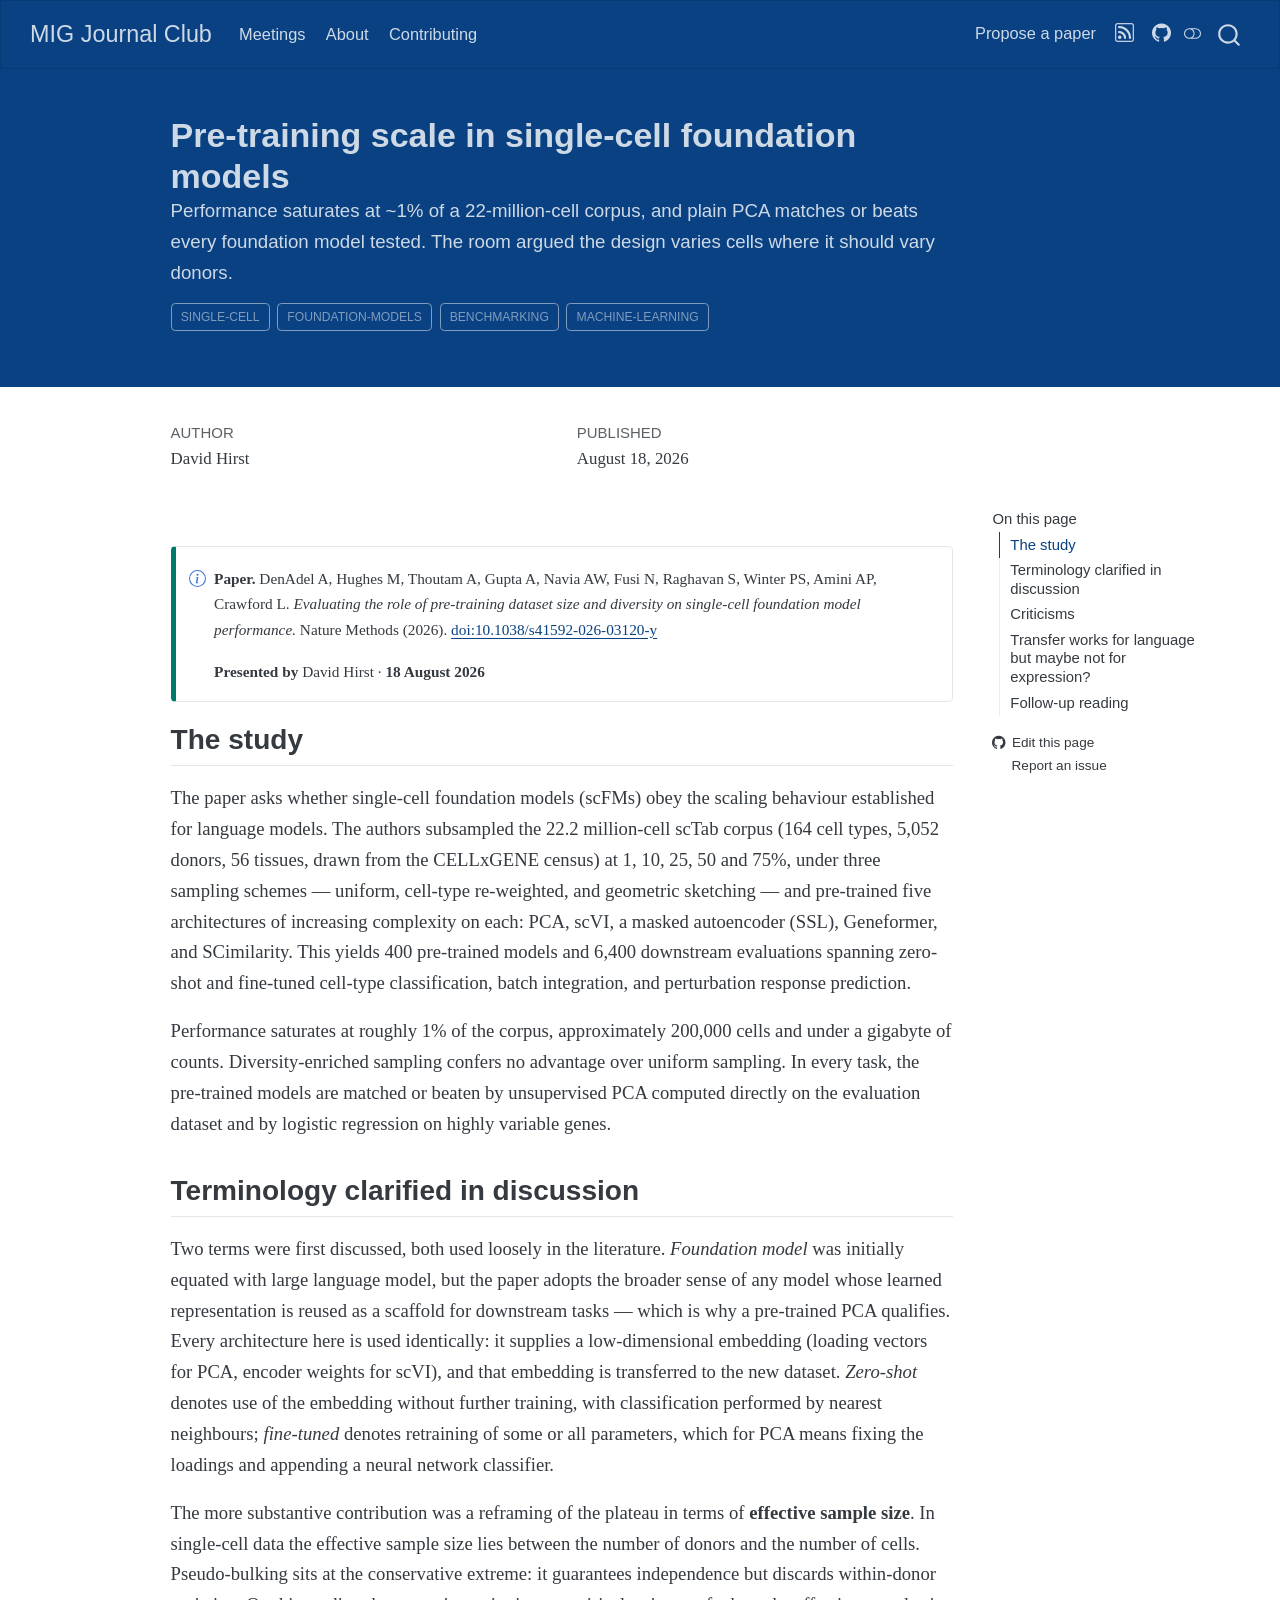
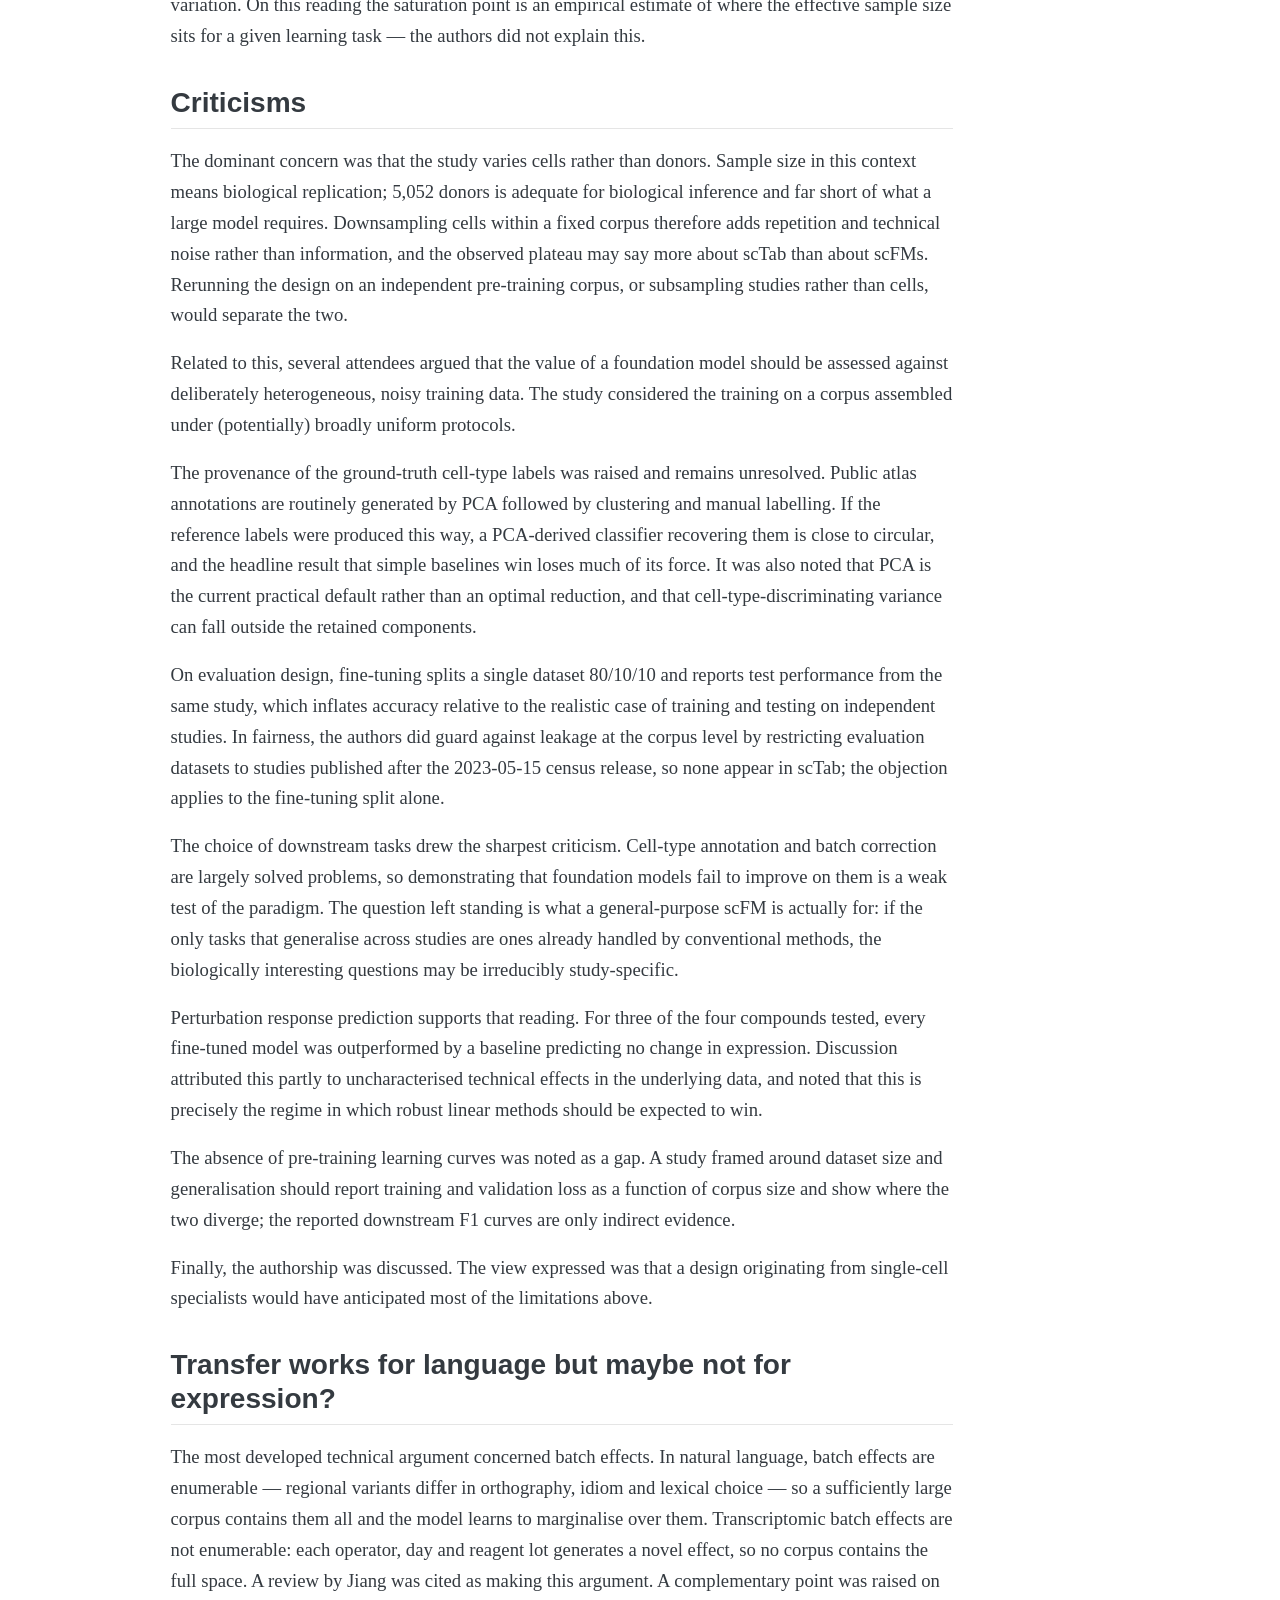
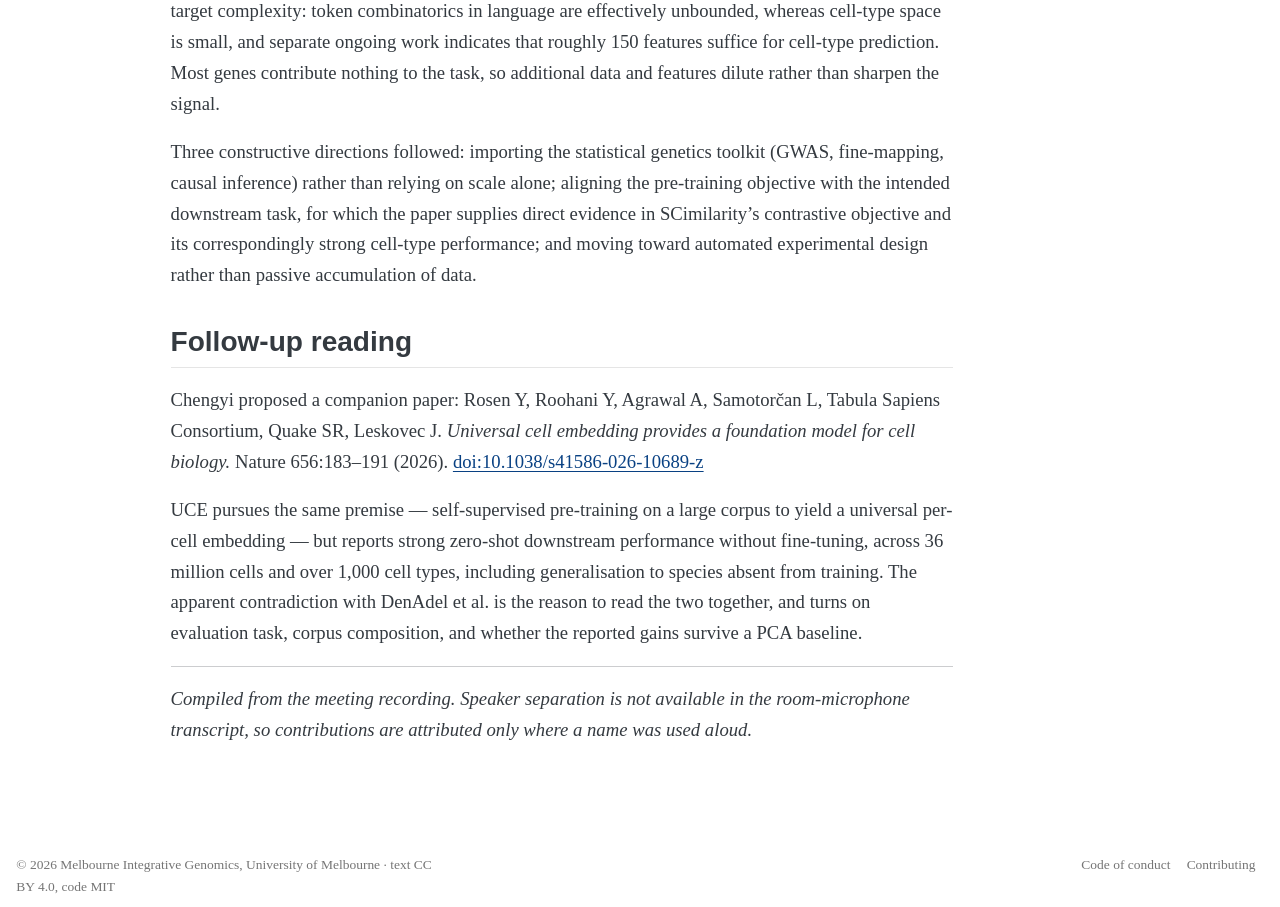
==== posts/2026-08-18-scfm-pretraining-scale/index.html @ 407549e3 "Built site for gh-pages" ====
<!DOCTYPE html>
<html xmlns="http://www.w3.org/1999/xhtml" lang="en" xml:lang="en"><head>

<meta charset="utf-8">
<meta name="generator" content="quarto-1.10.18">

<meta name="viewport" content="width=device-width, initial-scale=1.0, user-scalable=yes">

<meta name="author" content="David Hirst">
<meta name="dcterms.date" content="2026-08-18">
<meta name="description" content="Performance saturates at ~1% of a 22-million-cell corpus, and plain PCA matches or beats every foundation model tested. The room argued the design varies cells where it should vary donors.">

<title>Pre-training scale in single-cell foundation models – MIG Journal Club</title>
<style>
/* Default styles provided by pandoc.
** See https://pandoc.org/MANUAL.html#variables-for-html for config info.
*/
span.smallcaps{font-variant: small-caps;}
div.columns{display: flex; gap: 1.5em;}
div.column{flex: auto;}
@media screen {
div.columns{gap: min(4vw, 1.5em);}
div.column{overflow-x: auto;}
}
div.hanging-indent{margin-left: 1.5em; text-indent: -1.5em;}
ul.task-list{list-style: none;}
ul.task-list li input[type="checkbox"] {
  width: 0.8em;
  margin: 0 0.8em 0.2em -1em; /* quarto-specific, see https://github.com/quarto-dev/quarto-cli/issues/4556 */ 
  vertical-align: middle;
}
</style>


<script src="../../site_libs/quarto-nav/quarto-nav.js"></script>
<script src="../../site_libs/quarto-nav/headroom.min.js"></script>
<script src="../../site_libs/clipboard/clipboard.min.js"></script>
<script src="../../site_libs/quarto-search/autocomplete.umd.js"></script>
<script src="../../site_libs/quarto-search/fuse.min.js"></script>
<script src="../../site_libs/quarto-search/quarto-search.js"></script>
<meta name="quarto:offset" content="../../">
<script src="../../site_libs/quarto-html/quarto.js" type="module"></script>
<script src="../../site_libs/quarto-html/tabsets/tabsets.js" type="module"></script>
<script src="../../site_libs/quarto-html/popper.min.js"></script>
<script src="../../site_libs/quarto-html/tippy.umd.min.js"></script>
<script src="../../site_libs/quarto-html/anchor.min.js"></script>
<link href="../../site_libs/quarto-html/tippy.css" rel="stylesheet">
<link href="../../site_libs/quarto-html/quarto-syntax-highlighting-64a204ab8560d761af7679ceaba22944.css" rel="stylesheet" class="quarto-color-scheme" id="quarto-text-highlighting-styles">
<link href="../../site_libs/quarto-html/quarto-syntax-highlighting-dark-b85bc7c33db8c58e0ec93c3465666fed.css" rel="stylesheet" class="quarto-color-scheme quarto-color-alternate" id="quarto-text-highlighting-styles">
<link href="../../site_libs/quarto-html/quarto-syntax-highlighting-64a204ab8560d761af7679ceaba22944.css" rel="stylesheet" class="quarto-color-scheme-extra" id="quarto-text-highlighting-styles">
<script src="../../site_libs/bootstrap/bootstrap.min.js"></script>
<link href="../../site_libs/bootstrap/bootstrap-icons.css" rel="stylesheet">
<link href="../../site_libs/bootstrap/bootstrap-c2cd15c9858c2b9dc8603b0c621ff40c.min.css" rel="stylesheet" append-hash="true" class="quarto-color-scheme" id="quarto-bootstrap" data-mode="light">
<link href="../../site_libs/bootstrap/bootstrap-dark-080f93704cc816b3556f414cf22f6a80.min.css" rel="stylesheet" append-hash="true" class="quarto-color-scheme quarto-color-alternate" id="quarto-bootstrap" data-mode="dark">
<link href="../../site_libs/bootstrap/bootstrap-c2cd15c9858c2b9dc8603b0c621ff40c.min.css" rel="stylesheet" append-hash="true" class="quarto-color-scheme-extra" id="quarto-bootstrap" data-mode="light">
<script id="quarto-search-options" type="application/json">{
  "location": "navbar",
  "copy-button": false,
  "collapse-after": 3,
  "panel-placement": "end",
  "type": "overlay",
  "limit": 50,
  "keyboard-shortcut": [
    "f",
    "/",
    "s"
  ],
  "language": {
    "search-no-results-text": "No results",
    "search-matching-documents-text": "matching documents",
    "search-copy-link-title": "Copy link to search",
    "search-hide-matches-text": "Hide additional matches",
    "search-more-match-text": "more match in this document",
    "search-more-matches-text": "more matches in this document",
    "search-clear-button-title": "Clear",
    "search-text-placeholder": "",
    "search-detached-cancel-button-title": "Cancel",
    "search-submit-button-title": "Submit",
    "search-label": "Search"
  }
}</script>


<meta property="og:title" content="Pre-training scale in single-cell foundation models – MIG Journal Club">
<meta property="og:description" content="Performance saturates at ~1% of a 22-million-cell corpus, and plain PCA matches or beats every foundation model tested. The room argued the design varies cells where it should vary donors.">
<meta property="og:site_name" content="MIG Journal Club">
<meta name="twitter:title" content="Pre-training scale in single-cell foundation models – MIG Journal Club">
<meta name="twitter:description" content="Performance saturates at ~1% of a 22-million-cell corpus, and plain PCA matches or beats every foundation model tested. The room argued the design varies cells where it should vary donors.">
<meta name="twitter:card" content="summary_large_image">
</head>

<body class="nav-fixed quarto-light"><script id="quarto-html-before-body" type="application/javascript">
    const toggleBodyColorMode = (bsSheetEl) => {
      const mode = bsSheetEl.getAttribute("data-mode");
      const bodyEl = window.document.querySelector("body");
      if (mode === "dark") {
        bodyEl.classList.add("quarto-dark");
        bodyEl.classList.remove("quarto-light");
      } else {
        bodyEl.classList.add("quarto-light");
        bodyEl.classList.remove("quarto-dark");
      }
    }
    const toggleBodyColorPrimary = () => {
      const bsSheetEl = window.document.querySelector("link#quarto-bootstrap:not([rel=disabled-stylesheet])");
      if (bsSheetEl) {
        toggleBodyColorMode(bsSheetEl);
      }
    }
    const setColorSchemeToggle = (alternate) => {
      const toggles = window.document.querySelectorAll('.quarto-color-scheme-toggle');
      for (let i=0; i < toggles.length; i++) {
        const toggle = toggles[i];
        if (toggle) {
          if (alternate) {
            toggle.classList.add("alternate");
          } else {
            toggle.classList.remove("alternate");
          }
        }
      }
    };
    const toggleColorMode = (alternate) => {
      // Switch the stylesheets
      const primaryStylesheets = window.document.querySelectorAll('link.quarto-color-scheme:not(.quarto-color-alternate)');
      const alternateStylesheets = window.document.querySelectorAll('link.quarto-color-scheme.quarto-color-alternate');
      manageTransitions('#quarto-margin-sidebar .nav-link', false);
      if (alternate) {
        // note: dark is layered on light, we don't disable primary!
        enableStylesheet(alternateStylesheets);
        for (const sheetNode of alternateStylesheets) {
          if (sheetNode.id === "quarto-bootstrap") {
            toggleBodyColorMode(sheetNode);
          }
        }
      } else {
        disableStylesheet(alternateStylesheets);
        enableStylesheet(primaryStylesheets)
        toggleBodyColorPrimary();
      }
      manageTransitions('#quarto-margin-sidebar .nav-link', true);
      // Switch the toggles
      setColorSchemeToggle(alternate)
      // Hack to workaround the fact that safari doesn't
      // properly recolor the scrollbar when toggling (#1455)
      if (navigator.userAgent.indexOf('Safari') > 0 && navigator.userAgent.indexOf('Chrome') == -1) {
        manageTransitions("body", false);
        window.scrollTo(0, 1);
        setTimeout(() => {
          window.scrollTo(0, 0);
          manageTransitions("body", true);
        }, 40);
      }
    }
    const disableStylesheet = (stylesheets) => {
      for (let i=0; i < stylesheets.length; i++) {
        const stylesheet = stylesheets[i];
        stylesheet.rel = 'disabled-stylesheet';
      }
    }
    const enableStylesheet = (stylesheets) => {
      for (let i=0; i < stylesheets.length; i++) {
        const stylesheet = stylesheets[i];
        if(stylesheet.rel !== 'stylesheet') { // for Chrome, which will still FOUC without this check
          stylesheet.rel = 'stylesheet';
        }
      }
    }
    const manageTransitions = (selector, allowTransitions) => {
      const els = window.document.querySelectorAll(selector);
      for (let i=0; i < els.length; i++) {
        const el = els[i];
        if (allowTransitions) {
          el.classList.remove('notransition');
        } else {
          el.classList.add('notransition');
        }
      }
    }
    const isFileUrl = () => {
      return window.location.protocol === 'file:';
    }
    const hasAlternateSentinel = () => {
      let styleSentinel = getColorSchemeSentinel();
      if (styleSentinel !== null) {
        return styleSentinel === "alternate";
      } else {
        return false;
      }
    }
    const setStyleSentinel = (alternate) => {
      const value = alternate ? "alternate" : "default";
      if (!isFileUrl()) {
        window.localStorage.setItem("quarto-color-scheme", value);
      } else {
        localAlternateSentinel = value;
      }
    }
    const getColorSchemeSentinel = () => {
      if (!isFileUrl()) {
        const storageValue = window.localStorage.getItem("quarto-color-scheme");
        return storageValue != null ? storageValue : localAlternateSentinel;
      } else {
        return localAlternateSentinel;
      }
    }
    const toggleGiscusIfUsed = (isAlternate, darkModeDefault) => {
      const baseTheme = document.querySelector('#giscus-base-theme')?.value ?? 'light';
      const alternateTheme = document.querySelector('#giscus-alt-theme')?.value ?? 'dark';
      let newTheme = '';
      if(authorPrefersDark) {
        newTheme = isAlternate ? baseTheme : alternateTheme;
      } else {
        newTheme = isAlternate ? alternateTheme : baseTheme;
      }
      const changeGiscusTheme = () => {
        // From: https://github.com/giscus/giscus/issues/336
        const sendMessage = (message) => {
          const iframe = document.querySelector('iframe.giscus-frame');
          if (!iframe) return;
          iframe.contentWindow.postMessage({ giscus: message }, 'https://giscus.app');
        }
        sendMessage({
          setConfig: {
            theme: newTheme
          }
        });
      }
      const isGiscussLoaded = window.document.querySelector('iframe.giscus-frame') !== null;
      if (isGiscussLoaded) {
        changeGiscusTheme();
      }
    };
    const authorPrefersDark = false;
    const darkModeDefault = authorPrefersDark;
      document.querySelector('link#quarto-text-highlighting-styles.quarto-color-scheme-extra').rel = 'disabled-stylesheet';
      document.querySelector('link#quarto-bootstrap.quarto-color-scheme-extra').rel = 'disabled-stylesheet';
    let localAlternateSentinel = darkModeDefault ? 'alternate' : 'default';
    // Dark / light mode switch
    window.quartoToggleColorScheme = () => {
      // Read the current dark / light value
      let toAlternate = !hasAlternateSentinel();
      toggleColorMode(toAlternate);
      setStyleSentinel(toAlternate);
      toggleGiscusIfUsed(toAlternate, darkModeDefault);
      window.dispatchEvent(new Event('resize'));
    };
    // Switch to dark mode if need be
    if (hasAlternateSentinel()) {
      toggleColorMode(true);
    } else {
      toggleColorMode(false);
    }
  </script>

<div id="quarto-search-results"></div>
  <header id="quarto-header" class="headroom fixed-top quarto-banner">
    <nav class="navbar navbar-expand-lg " data-bs-theme="dark">
      <div class="navbar-container container-fluid">
      <div class="navbar-brand-container mx-auto">
    <a class="navbar-brand" href="../../index.html">
    <span class="navbar-title">MIG Journal Club</span>
    </a>
  </div>
            <div id="quarto-search" class="" title="Search"></div>
          <button class="navbar-toggler" type="button" data-bs-toggle="collapse" data-bs-target="#navbarCollapse" aria-controls="navbarCollapse" role="menu" aria-expanded="false" aria-label="Toggle navigation" onclick="if (window.quartoToggleHeadroom) { window.quartoToggleHeadroom(); }">
  <span class="navbar-toggler-icon"></span>
</button>
          <div class="collapse navbar-collapse" id="navbarCollapse">
            <ul class="navbar-nav navbar-nav-scroll me-auto">
  <li class="nav-item">
    <a class="nav-link" href="../../index.html"> 
<span class="menu-text">Meetings</span></a>
  </li>  
  <li class="nav-item">
    <a class="nav-link" href="../../about.html"> 
<span class="menu-text">About</span></a>
  </li>  
  <li class="nav-item">
    <a class="nav-link" href="../../CONTRIBUTING.html"> 
<span class="menu-text">Contributing</span></a>
  </li>  
</ul>
            <ul class="navbar-nav navbar-nav-scroll ms-auto">
  <li class="nav-item">
    <a class="nav-link" href="https://github.com/melbintgen/mig-journal-club/issues/new?template=propose-paper.yml"> 
<span class="menu-text">Propose a paper</span></a>
  </li>  
  <li class="nav-item compact">
    <a class="nav-link" href="../../index.xml"> <i class="bi bi-rss" role="img">
</i> 
<span class="menu-text"></span></a>
  </li>  
  <li class="nav-item compact">
    <a class="nav-link" href="https://github.com/melbintgen/mig-journal-club"> <i class="bi bi-github" role="img">
</i> 
<span class="menu-text"></span></a>
  </li>  
</ul>
          </div> <!-- /navcollapse -->
            <div class="quarto-navbar-tools">
  <a href="" class="quarto-color-scheme-toggle quarto-navigation-tool  px-1" onclick="window.quartoToggleColorScheme(); return false;" title="Toggle dark mode"><i class="bi"></i></a>
</div>
      </div> <!-- /container-fluid -->
    </nav>
</header>
<!-- content -->
<header id="title-block-header" class="quarto-title-block default page-columns page-full">
  <div class="quarto-title-banner page-columns page-full">
    <div class="quarto-title column-body">
      <h1 class="title">Pre-training scale in single-cell foundation models</h1>
                  <div>
        <div class="description">
          Performance saturates at ~1% of a 22-million-cell corpus, and plain PCA matches or beats every foundation model tested. The room argued the design varies cells where it should vary donors.
        </div>
      </div>
                          <div class="quarto-categories">
                <div class="quarto-category">single-cell</div>
                <div class="quarto-category">foundation-models</div>
                <div class="quarto-category">benchmarking</div>
                <div class="quarto-category">machine-learning</div>
              </div>
                  </div>
  </div>
    
  
  <div class="quarto-title-meta">

      <div>
      <div class="quarto-title-meta-heading">Author</div>
      <div class="quarto-title-meta-contents">
               <p>David Hirst </p>
            </div>
    </div>
      
      <div>
      <div class="quarto-title-meta-heading">Published</div>
      <div class="quarto-title-meta-contents">
        <p class="date">August 18, 2026</p>
      </div>
    </div>
    
      
    </div>
    
  
  </header><div id="quarto-content" class="quarto-container page-columns page-rows-contents page-layout-article page-navbar">
<!-- sidebar -->
<!-- margin-sidebar -->
    <div id="quarto-margin-sidebar" class="sidebar margin-sidebar">
        <nav id="TOC" role="doc-toc" class="toc-active">
    <h2 id="toc-title">On this page</h2>
   
  <ul>
  <li><a href="#the-study" id="toc-the-study" class="nav-link active" data-scroll-target="#the-study">The study</a></li>
  <li><a href="#terminology-clarified-in-discussion" id="toc-terminology-clarified-in-discussion" class="nav-link" data-scroll-target="#terminology-clarified-in-discussion">Terminology clarified in discussion</a></li>
  <li><a href="#criticisms" id="toc-criticisms" class="nav-link" data-scroll-target="#criticisms">Criticisms</a></li>
  <li><a href="#transfer-works-for-language-but-maybe-not-for-expression" id="toc-transfer-works-for-language-but-maybe-not-for-expression" class="nav-link" data-scroll-target="#transfer-works-for-language-but-maybe-not-for-expression">Transfer works for language but maybe not for expression?</a></li>
  <li><a href="#follow-up-reading" id="toc-follow-up-reading" class="nav-link" data-scroll-target="#follow-up-reading">Follow-up reading</a></li>
  </ul>
<div class="toc-actions"><ul><li><a href="https://github.com/melbintgen/mig-journal-club/edit/main/posts/2026-08-18-scfm-pretraining-scale/index.qmd" class="toc-action"><i class="bi bi-github"></i>Edit this page</a></li><li><a href="https://github.com/melbintgen/mig-journal-club/issues/new" class="toc-action"><i class="bi empty"></i>Report an issue</a></li></ul></div></nav>
    </div>
<!-- main -->
<main class="content quarto-banner-title-block" id="quarto-document-content">






<div class="callout callout-style-simple callout-note">
<div class="callout-body d-flex">
<div class="callout-icon-container">
<i class="callout-icon"></i>
</div>
<div class="callout-body-container">
<p><strong>Paper.</strong> DenAdel A, Hughes M, Thoutam A, Gupta A, Navia AW, Fusi N, Raghavan S, Winter PS, Amini AP, Crawford L. <em>Evaluating the role of pre-training dataset size and diversity on single-cell foundation model performance.</em> Nature Methods (2026). <a href="https://doi.org/10.1038/s41592-026-03120-y">doi:10.1038/s41592-026-03120-y</a></p>
<p><strong>Presented by</strong> David Hirst · <strong>18 August 2026</strong></p>
</div>
</div>
</div>
<section id="the-study" class="level2">
<h2 class="anchored" data-anchor-id="the-study">The study</h2>
<p>The paper asks whether single-cell foundation models (scFMs) obey the scaling behaviour established for language models. The authors subsampled the 22.2 million-cell scTab corpus (164 cell types, 5,052 donors, 56 tissues, drawn from the CELLxGENE census) at 1, 10, 25, 50 and 75%, under three sampling schemes — uniform, cell-type re-weighted, and geometric sketching — and pre-trained five architectures of increasing complexity on each: PCA, scVI, a masked autoencoder (SSL), Geneformer, and SCimilarity. This yields 400 pre-trained models and 6,400 downstream evaluations spanning zero-shot and fine-tuned cell-type classification, batch integration, and perturbation response prediction.</p>
<p>Performance saturates at roughly 1% of the corpus, approximately 200,000 cells and under a gigabyte of counts. Diversity-enriched sampling confers no advantage over uniform sampling. In every task, the pre-trained models are matched or beaten by unsupervised PCA computed directly on the evaluation dataset and by logistic regression on highly variable genes.</p>
</section>
<section id="terminology-clarified-in-discussion" class="level2">
<h2 class="anchored" data-anchor-id="terminology-clarified-in-discussion">Terminology clarified in discussion</h2>
<p>Two terms were first discussed, both used loosely in the literature. <em>Foundation model</em> was initially equated with large language model, but the paper adopts the broader sense of any model whose learned representation is reused as a scaffold for downstream tasks — which is why a pre-trained PCA qualifies. Every architecture here is used identically: it supplies a low-dimensional embedding (loading vectors for PCA, encoder weights for scVI), and that embedding is transferred to the new dataset. <em>Zero-shot</em> denotes use of the embedding without further training, with classification performed by nearest neighbours; <em>fine-tuned</em> denotes retraining of some or all parameters, which for PCA means fixing the loadings and appending a neural network classifier.</p>
<p>The more substantive contribution was a reframing of the plateau in terms of <strong>effective sample size</strong>. In single-cell data the effective sample size lies between the number of donors and the number of cells. Pseudo-bulking sits at the conservative extreme: it guarantees independence but discards within-donor variation. On this reading the saturation point is an empirical estimate of where the effective sample size sits for a given learning task — the authors did not explain this.</p>
</section>
<section id="criticisms" class="level2">
<h2 class="anchored" data-anchor-id="criticisms">Criticisms</h2>
<p>The dominant concern was that the study varies cells rather than donors. Sample size in this context means biological replication; 5,052 donors is adequate for biological inference and far short of what a large model requires. Downsampling cells within a fixed corpus therefore adds repetition and technical noise rather than information, and the observed plateau may say more about scTab than about scFMs. Rerunning the design on an independent pre-training corpus, or subsampling studies rather than cells, would separate the two.</p>
<p>Related to this, several attendees argued that the value of a foundation model should be assessed against deliberately heterogeneous, noisy training data. The study considered the training on a corpus assembled under (potentially) broadly uniform protocols.</p>
<p>The provenance of the ground-truth cell-type labels was raised and remains unresolved. Public atlas annotations are routinely generated by PCA followed by clustering and manual labelling. If the reference labels were produced this way, a PCA-derived classifier recovering them is close to circular, and the headline result that simple baselines win loses much of its force. It was also noted that PCA is the current practical default rather than an optimal reduction, and that cell-type-discriminating variance can fall outside the retained components.</p>
<p>On evaluation design, fine-tuning splits a single dataset 80/10/10 and reports test performance from the same study, which inflates accuracy relative to the realistic case of training and testing on independent studies. In fairness, the authors did guard against leakage at the corpus level by restricting evaluation datasets to studies published after the 2023-05-15 census release, so none appear in scTab; the objection applies to the fine-tuning split alone.</p>
<p>The choice of downstream tasks drew the sharpest criticism. Cell-type annotation and batch correction are largely solved problems, so demonstrating that foundation models fail to improve on them is a weak test of the paradigm. The question left standing is what a general-purpose scFM is actually for: if the only tasks that generalise across studies are ones already handled by conventional methods, the biologically interesting questions may be irreducibly study-specific.</p>
<p>Perturbation response prediction supports that reading. For three of the four compounds tested, every fine-tuned model was outperformed by a baseline predicting no change in expression. Discussion attributed this partly to uncharacterised technical effects in the underlying data, and noted that this is precisely the regime in which robust linear methods should be expected to win.</p>
<p>The absence of pre-training learning curves was noted as a gap. A study framed around dataset size and generalisation should report training and validation loss as a function of corpus size and show where the two diverge; the reported downstream F1 curves are only indirect evidence.</p>
<p>Finally, the authorship was discussed. The view expressed was that a design originating from single-cell specialists would have anticipated most of the limitations above.</p>
</section>
<section id="transfer-works-for-language-but-maybe-not-for-expression" class="level2">
<h2 class="anchored" data-anchor-id="transfer-works-for-language-but-maybe-not-for-expression">Transfer works for language but maybe not for expression?</h2>
<p>The most developed technical argument concerned batch effects. In natural language, batch effects are enumerable — regional variants differ in orthography, idiom and lexical choice — so a sufficiently large corpus contains them all and the model learns to marginalise over them. Transcriptomic batch effects are not enumerable: each operator, day and reagent lot generates a novel effect, so no corpus contains the full space. A review by Jiang was cited as making this argument. A complementary point was raised on target complexity: token combinatorics in language are effectively unbounded, whereas cell-type space is small, and separate ongoing work indicates that roughly 150 features suffice for cell-type prediction. Most genes contribute nothing to the task, so additional data and features dilute rather than sharpen the signal.</p>
<p>Three constructive directions followed: importing the statistical genetics toolkit (GWAS, fine-mapping, causal inference) rather than relying on scale alone; aligning the pre-training objective with the intended downstream task, for which the paper supplies direct evidence in SCimilarity’s contrastive objective and its correspondingly strong cell-type performance; and moving toward automated experimental design rather than passive accumulation of data.</p>
</section>
<section id="follow-up-reading" class="level2">
<h2 class="anchored" data-anchor-id="follow-up-reading">Follow-up reading</h2>
<p>Chengyi proposed a companion paper: Rosen Y, Roohani Y, Agrawal A, Samotorčan L, Tabula Sapiens Consortium, Quake SR, Leskovec J. <em>Universal cell embedding provides a foundation model for cell biology.</em> Nature 656:183–191 (2026). <a href="https://doi.org/10.1038/s41586-026-10689-z">doi:10.1038/s41586-026-10689-z</a></p>
<p>UCE pursues the same premise — self-supervised pre-training on a large corpus to yield a universal per-cell embedding — but reports strong zero-shot downstream performance without fine-tuning, across 36 million cells and over 1,000 cell types, including generalisation to species absent from training. The apparent contradiction with DenAdel et al.&nbsp;is the reason to read the two together, and turns on evaluation task, corpus composition, and whether the reported gains survive a PCA baseline.</p>
<hr>
<p><em>Compiled from the meeting recording. Speaker separation is not available in the room-microphone transcript, so contributions are attributed only where a name was used aloud.</em></p>


</section>

</main> <!-- /main -->
<script id="quarto-html-after-body" type="application/javascript">
  window.document.addEventListener("DOMContentLoaded", function (event) {
    // Ensure there is a toggle, if there isn't float one in the top right
    if (window.document.querySelector('.quarto-color-scheme-toggle') === null) {
      const a = window.document.createElement('a');
      a.classList.add('top-right');
      a.classList.add('quarto-color-scheme-toggle');
      a.href = "";
      a.onclick = function() { try { window.quartoToggleColorScheme(); } catch {} return false; };
      const i = window.document.createElement("i");
      i.classList.add('bi');
      a.appendChild(i);
      window.document.body.appendChild(a);
    }
    setColorSchemeToggle(hasAlternateSentinel())
    const icon = "";
    const anchorJS = new window.AnchorJS();
    anchorJS.options = {
      placement: 'right',
      icon: icon
    };
    anchorJS.add('.anchored');
    const isCodeAnnotation = (el) => {
      for (const clz of el.classList) {
        if (clz.startsWith('code-annotation-')) {                     
          return true;
        }
      }
      return false;
    }
    const onCopySuccess = function(e) {
      // button target
      const button = e.trigger;
      // don't keep focus
      button.blur();
      // flash "checked"
      button.classList.add('code-copy-button-checked');
      var currentTitle = button.getAttribute("title");
      button.setAttribute("title", "Copied!");
      let tooltip;
      if (window.bootstrap) {
        button.setAttribute("data-bs-toggle", "tooltip");
        button.setAttribute("data-bs-placement", "left");
        button.setAttribute("data-bs-title", "Copied!");
        tooltip = new bootstrap.Tooltip(button, 
          { trigger: "manual", 
            customClass: "code-copy-button-tooltip",
            offset: [0, -8]});
        tooltip.show();    
      }
      setTimeout(function() {
        if (tooltip) {
          tooltip.hide();
          button.removeAttribute("data-bs-title");
          button.removeAttribute("data-bs-toggle");
          button.removeAttribute("data-bs-placement");
        }
        button.setAttribute("title", currentTitle);
        button.classList.remove('code-copy-button-checked');
      }, 1000);
      // clear code selection
      e.clearSelection();
    }
    const getTextToCopy = function(trigger) {
      const outerScaffold = trigger.parentElement.cloneNode(true);
      const codeEl = outerScaffold.querySelector('code');
      for (const childEl of codeEl.children) {
        if (isCodeAnnotation(childEl)) {
          childEl.remove();
        }
      }
      return codeEl.innerText;
    }
    const clipboard = new window.ClipboardJS('.code-copy-button:not([data-in-quarto-modal])', {
      text: getTextToCopy
    });
    clipboard.on('success', onCopySuccess);
    if (window.document.getElementById('quarto-embedded-source-code-modal')) {
      const clipboardModal = new window.ClipboardJS('.code-copy-button[data-in-quarto-modal]', {
        text: getTextToCopy,
        container: window.document.getElementById('quarto-embedded-source-code-modal')
      });
      clipboardModal.on('success', onCopySuccess);
    }
      var localhostRegex = new RegExp(/^(?:http|https):\/\/localhost\:?[0-9]*\//);
      var mailtoRegex = new RegExp(/^mailto:/);
        var filterRegex = new RegExp("https:\/\/melbintgen\.github\.io\/mig-journal-club\/");
      var isInternal = (href) => {
          return filterRegex.test(href) || localhostRegex.test(href) || mailtoRegex.test(href);
      }
      // Inspect non-navigation links and adorn them if external
     var links = window.document.querySelectorAll('a[href]:not(.nav-link):not(.navbar-brand):not(.toc-action):not(.sidebar-link):not(.sidebar-item-toggle):not(.pagination-link):not(.no-external):not([aria-hidden]):not(.dropdown-item):not(.quarto-navigation-tool):not(.about-link)');
      for (var i=0; i<links.length; i++) {
        const link = links[i];
        if (!isInternal(link.href)) {
          // undo the damage that might have been done by quarto-nav.js in the case of
          // links that we want to consider external
          if (link.dataset.originalHref !== undefined) {
            link.href = link.dataset.originalHref;
          }
            // target, if specified
            link.setAttribute("target", "_blank");
            if (link.getAttribute("rel") === null) {
              link.setAttribute("rel", "noopener");
            }
        }
      }
    function tippyHover(el, contentFn, onTriggerFn, onUntriggerFn) {
      const config = {
        allowHTML: true,
        maxWidth: 500,
        delay: 100,
        arrow: false,
        appendTo: function(el) {
            return el.parentElement;
        },
        interactive: true,
        interactiveBorder: 10,
        theme: 'quarto',
        placement: 'bottom-start',
      };
      if (contentFn) {
        config.content = contentFn;
      }
      if (onTriggerFn) {
        config.onTrigger = onTriggerFn;
      }
      if (onUntriggerFn) {
        config.onUntrigger = onUntriggerFn;
      }
      window.tippy(el, config); 
    }
    const noterefs = window.document.querySelectorAll('a[role="doc-noteref"]');
    for (var i=0; i<noterefs.length; i++) {
      const ref = noterefs[i];
      tippyHover(ref, function() {
        // use id or data attribute instead here
        let href = ref.getAttribute('data-footnote-href') || ref.getAttribute('href');
        try { href = new URL(href).hash; } catch {}
        const id = href.replace(/^#\/?/, "");
        const note = window.document.getElementById(id);
        if (note) {
          return note.innerHTML;
        } else {
          return "";
        }
      });
    }
    const xrefs = window.document.querySelectorAll('a.quarto-xref');
    const processXRef = (id, note) => {
      // Strip column container classes
      const stripColumnClz = (el) => {
        el.classList.remove("page-full", "page-columns");
        if (el.children) {
          for (const child of el.children) {
            stripColumnClz(child);
          }
        }
      }
      stripColumnClz(note)
      if (id === null || id.startsWith('sec-')) {
        // Special case sections, only their first couple elements
        const container = document.createElement("div");
        if (note.children && note.children.length > 2) {
          container.appendChild(note.children[0].cloneNode(true));
          for (let i = 1; i < note.children.length; i++) {
            const child = note.children[i];
            if (child.tagName === "P" && child.innerText === "") {
              continue;
            } else {
              container.appendChild(child.cloneNode(true));
              break;
            }
          }
          if (window.Quarto?.typesetMath) {
            window.Quarto.typesetMath(container);
          }
          return container.innerHTML
        } else {
          if (window.Quarto?.typesetMath) {
            window.Quarto.typesetMath(note);
          }
          return note.innerHTML;
        }
      } else {
        // Remove any anchor links if they are present
        const anchorLink = note.querySelector('a.anchorjs-link');
        if (anchorLink) {
          anchorLink.remove();
        }
        if (window.Quarto?.typesetMath) {
          window.Quarto.typesetMath(note);
        }
        if (note.classList.contains("callout")) {
          return note.outerHTML;
        } else {
          return note.innerHTML;
        }
      }
    }
    for (var i=0; i<xrefs.length; i++) {
      const xref = xrefs[i];
      tippyHover(xref, undefined, function(instance) {
        instance.disable();
        let url = xref.getAttribute('href');
        let hash = undefined; 
        if (url.startsWith('#')) {
          hash = url;
        } else {
          try { hash = new URL(url).hash; } catch {}
        }
        if (hash) {
          const id = hash.replace(/^#\/?/, "");
          const note = window.document.getElementById(id);
          if (note !== null) {
            try {
              const html = processXRef(id, note.cloneNode(true));
              instance.setContent(html);
            } finally {
              instance.enable();
              instance.show();
            }
          } else {
            // See if we can fetch this
            fetch(url.split('#')[0])
            .then(res => res.text())
            .then(html => {
              const parser = new DOMParser();
              const htmlDoc = parser.parseFromString(html, "text/html");
              const note = htmlDoc.getElementById(id);
              if (note !== null) {
                const html = processXRef(id, note);
                instance.setContent(html);
              } 
            }).finally(() => {
              instance.enable();
              instance.show();
            });
          }
        } else {
          // See if we can fetch a full url (with no hash to target)
          // This is a special case and we should probably do some content thinning / targeting
          fetch(url)
          .then(res => res.text())
          .then(html => {
            const parser = new DOMParser();
            const htmlDoc = parser.parseFromString(html, "text/html");
            const note = htmlDoc.querySelector('main.content');
            if (note !== null) {
              // This should only happen for chapter cross references
              // (since there is no id in the URL)
              // remove the first header
              if (note.children.length > 0 && note.children[0].tagName === "HEADER") {
                note.children[0].remove();
              }
              const html = processXRef(null, note);
              instance.setContent(html);
            } 
          }).finally(() => {
            instance.enable();
            instance.show();
          });
        }
      }, function(instance) {
      });
    }
        let selectedAnnoteEl;
        const selectorForAnnotation = ( cell, annotation) => {
          let cellAttr = 'data-code-cell="' + cell + '"';
          let lineAttr = 'data-code-annotation="' +  annotation + '"';
          const selector = 'span[' + cellAttr + '][' + lineAttr + ']';
          return selector;
        }
        const selectCodeLines = (annoteEl) => {
          const doc = window.document;
          const targetCell = annoteEl.getAttribute("data-target-cell");
          const targetAnnotation = annoteEl.getAttribute("data-target-annotation");
          const annoteSpan = window.document.querySelector(selectorForAnnotation(targetCell, targetAnnotation));
          const lines = annoteSpan.getAttribute("data-code-lines").split(",");
          const lineIds = lines.map((line) => {
            return targetCell + "-" + line;
          })
          let top = null;
          let height = null;
          let parent = null;
          if (lineIds.length > 0) {
              //compute the position of the single el (top and bottom and make a div)
              const el = window.document.getElementById(lineIds[0]);
              top = el.offsetTop;
              height = el.offsetHeight;
              parent = el.parentElement.parentElement;
            if (lineIds.length > 1) {
              const lastEl = window.document.getElementById(lineIds[lineIds.length - 1]);
              const bottom = lastEl.offsetTop + lastEl.offsetHeight;
              height = bottom - top;
            }
            if (top !== null && height !== null && parent !== null) {
              // cook up a div (if necessary) and position it 
              let div = window.document.getElementById("code-annotation-line-highlight");
              if (div === null) {
                div = window.document.createElement("div");
                div.setAttribute("id", "code-annotation-line-highlight");
                div.style.position = 'absolute';
                parent.appendChild(div);
              }
              div.style.top = top - 2 + "px";
              div.style.height = height + 4 + "px";
              div.style.left = 0;
              let gutterDiv = window.document.getElementById("code-annotation-line-highlight-gutter");
              if (gutterDiv === null) {
                gutterDiv = window.document.createElement("div");
                gutterDiv.setAttribute("id", "code-annotation-line-highlight-gutter");
                gutterDiv.style.position = 'absolute';
                const codeCell = window.document.getElementById(targetCell);
                const gutter = codeCell.querySelector('.code-annotation-gutter');
                gutter.appendChild(gutterDiv);
              }
              gutterDiv.style.top = top - 2 + "px";
              gutterDiv.style.height = height + 4 + "px";
            }
            selectedAnnoteEl = annoteEl;
          }
        };
        const unselectCodeLines = () => {
          const elementsIds = ["code-annotation-line-highlight", "code-annotation-line-highlight-gutter"];
          elementsIds.forEach((elId) => {
            const div = window.document.getElementById(elId);
            if (div) {
              div.remove();
            }
          });
          selectedAnnoteEl = undefined;
        };
          // Handle positioning of the toggle
      window.addEventListener(
        "resize",
        throttle(() => {
          elRect = undefined;
          if (selectedAnnoteEl) {
            selectCodeLines(selectedAnnoteEl);
          }
        }, 10)
      );
      function throttle(fn, ms) {
      let throttle = false;
      let timer;
        return (...args) => {
          if(!throttle) { // first call gets through
              fn.apply(this, args);
              throttle = true;
          } else { // all the others get throttled
              if(timer) clearTimeout(timer); // cancel #2
              timer = setTimeout(() => {
                fn.apply(this, args);
                timer = throttle = false;
              }, ms);
          }
        };
      }
        // Attach click handler to the DT
        const annoteDls = window.document.querySelectorAll('dt[data-target-cell]');
        for (const annoteDlNode of annoteDls) {
          annoteDlNode.addEventListener('click', (event) => {
            const clickedEl = event.target;
            if (clickedEl !== selectedAnnoteEl) {
              unselectCodeLines();
              const activeEl = window.document.querySelector('dt[data-target-cell].code-annotation-active');
              if (activeEl) {
                activeEl.classList.remove('code-annotation-active');
              }
              selectCodeLines(clickedEl);
              clickedEl.classList.add('code-annotation-active');
            } else {
              // Unselect the line
              unselectCodeLines();
              clickedEl.classList.remove('code-annotation-active');
            }
          });
        }
    const findCites = (el) => {
      const parentEl = el.parentElement;
      if (parentEl) {
        const cites = parentEl.dataset.cites;
        if (cites) {
          return {
            el,
            cites: cites.split(' ')
          };
        } else {
          return findCites(el.parentElement)
        }
      } else {
        return undefined;
      }
    };
    var bibliorefs = window.document.querySelectorAll('a[role="doc-biblioref"]');
    for (var i=0; i<bibliorefs.length; i++) {
      const ref = bibliorefs[i];
      const citeInfo = findCites(ref);
      if (citeInfo) {
        tippyHover(citeInfo.el, function() {
          var popup = window.document.createElement('div');
          citeInfo.cites.forEach(function(cite) {
            var citeDiv = window.document.createElement('div');
            citeDiv.classList.add('hanging-indent');
            citeDiv.classList.add('csl-entry');
            var biblioDiv = window.document.getElementById('ref-' + cite);
            if (biblioDiv) {
              citeDiv.innerHTML = biblioDiv.innerHTML;
            }
            popup.appendChild(citeDiv);
          });
          return popup.innerHTML;
        });
      }
    }
  });
  </script>
</div> <!-- /content -->
<footer class="footer">
  <div class="nav-footer">
    <div class="nav-footer-left">
<p>© 2026 Melbourne Integrative Genomics, University of Melbourne · text CC BY 4.0, code MIT</p>
</div>   
    <div class="nav-footer-center">
      &nbsp;
    <div class="toc-actions d-sm-block d-md-none"><ul><li><a href="https://github.com/melbintgen/mig-journal-club/edit/main/posts/2026-08-18-scfm-pretraining-scale/index.qmd" class="toc-action"><i class="bi bi-github"></i>Edit this page</a></li><li><a href="https://github.com/melbintgen/mig-journal-club/issues/new" class="toc-action"><i class="bi empty"></i>Report an issue</a></li></ul></div></div>
    <div class="nav-footer-right">
      <ul class="footer-items list-unstyled">
    <li class="nav-item">
    <a class="nav-link" href="../../CODE_OF_CONDUCT.html">
<p>Code of conduct</p>
</a>
  </li>  
    <li class="nav-item">
    <a class="nav-link" href="../../CONTRIBUTING.html">
<p>Contributing</p>
</a>
  </li>  
</ul>
    </div>
  </div>
</footer>




</body></html>
---- site_libs/quarto-html/tippy.css ----
.tippy-box[data-animation=fade][data-state=hidden]{opacity:0}[data-tippy-root]{max-width:calc(100vw - 10px)}.tippy-box{position:relative;background-color:#333;color:#fff;border-radius:4px;font-size:14px;line-height:1.4;white-space:normal;outline:0;transition-property:transform,visibility,opacity}.tippy-box[data-placement^=top]>.tippy-arrow{bottom:0}.tippy-box[data-placement^=top]>.tippy-arrow:before{bottom:-7px;left:0;border-width:8px 8px 0;border-top-color:initial;transform-origin:center top}.tippy-box[data-placement^=bottom]>.tippy-arrow{top:0}.tippy-box[data-placement^=bottom]>.tippy-arrow:before{top:-7px;left:0;border-width:0 8px 8px;border-bottom-color:initial;transform-origin:center bottom}.tippy-box[data-placement^=left]>.tippy-arrow{right:0}.tippy-box[data-placement^=left]>.tippy-arrow:before{border-width:8px 0 8px 8px;border-left-color:initial;right:-7px;transform-origin:center left}.tippy-box[data-placement^=right]>.tippy-arrow{left:0}.tippy-box[data-placement^=right]>.tippy-arrow:before{left:-7px;border-width:8px 8px 8px 0;border-right-color:initial;transform-origin:center right}.tippy-box[data-inertia][data-state=visible]{transition-timing-function:cubic-bezier(.54,1.5,.38,1.11)}.tippy-arrow{width:16px;height:16px;color:#333}.tippy-arrow:before{content:"";position:absolute;border-color:transparent;border-style:solid}.tippy-content{position:relative;padding:5px 9px;z-index:1}
---- site_libs/quarto-html/quarto-syntax-highlighting-64a204ab8560d761af7679ceaba22944.css ----
/* quarto syntax highlight colors */
:root {
  --quarto-hl-ot-color: #003B4F;
  --quarto-hl-at-color: #657422;
  --quarto-hl-ss-color: #20794D;
  --quarto-hl-an-color: #5E5E5E;
  --quarto-hl-fu-color: #4758AB;
  --quarto-hl-st-color: #20794D;
  --quarto-hl-cf-color: #003B4F;
  --quarto-hl-op-color: #5E5E5E;
  --quarto-hl-er-color: #AD0000;
  --quarto-hl-bn-color: #AD0000;
  --quarto-hl-al-color: #AD0000;
  --quarto-hl-va-color: #111111;
  --quarto-hl-bu-color: inherit;
  --quarto-hl-ex-color: inherit;
  --quarto-hl-pp-color: #AD0000;
  --quarto-hl-in-color: #5E5E5E;
  --quarto-hl-vs-color: #20794D;
  --quarto-hl-wa-color: #5E5E5E;
  --quarto-hl-do-color: #5E5E5E;
  --quarto-hl-im-color: #00769E;
  --quarto-hl-ch-color: #20794D;
  --quarto-hl-dt-color: #AD0000;
  --quarto-hl-fl-color: #AD0000;
  --quarto-hl-co-color: #5E5E5E;
  --quarto-hl-cv-color: #5E5E5E;
  --quarto-hl-cn-color: #8f5902;
  --quarto-hl-sc-color: #5E5E5E;
  --quarto-hl-dv-color: #AD0000;
  --quarto-hl-kw-color: #003B4F;
}

/* other quarto variables */
:root {
  --quarto-font-monospace: SFMono-Regular, Menlo, Monaco, Consolas, "Liberation Mono", "Courier New", monospace;
}

/* syntax highlight based on Pandoc's rules */
pre > code.sourceCode > span {
  color: #003B4F;
}

code.sourceCode > span {
  color: #003B4F;
}

div.sourceCode,
div.sourceCode pre.sourceCode {
  color: #003B4F;
}

/* Normal */
code span {
  color: #003B4F;
}

/* Alert */
code span.al {
  color: #AD0000;
  font-style: inherit;
}

/* Annotation */
code span.an {
  color: #5E5E5E;
  font-style: inherit;
}

/* Attribute */
code span.at {
  color: #657422;
  font-style: inherit;
}

/* BaseN */
code span.bn {
  color: #AD0000;
  font-style: inherit;
}

/* BuiltIn */
code span.bu {
  font-style: inherit;
}

/* ControlFlow */
code span.cf {
  color: #003B4F;
  font-weight: bold;
  font-style: inherit;
}

/* Char */
code span.ch {
  color: #20794D;
  font-style: inherit;
}

/* Constant */
code span.cn {
  color: #8f5902;
  font-style: inherit;
}

/* Comment */
code span.co {
  color: #5E5E5E;
  font-style: inherit;
}

/* CommentVar */
code span.cv {
  color: #5E5E5E;
  font-style: italic;
}

/* Documentation */
code span.do {
  color: #5E5E5E;
  font-style: italic;
}

/* DataType */
code span.dt {
  color: #AD0000;
  font-style: inherit;
}

/* DecVal */
code span.dv {
  color: #AD0000;
  font-style: inherit;
}

/* Error */
code span.er {
  color: #AD0000;
  font-style: inherit;
}

/* Extension */
code span.ex {
  font-style: inherit;
}

/* Float */
code span.fl {
  color: #AD0000;
  font-style: inherit;
}

/* Function */
code span.fu {
  color: #4758AB;
  font-style: inherit;
}

/* Import */
code span.im {
  color: #00769E;
  font-style: inherit;
}

/* Information */
code span.in {
  color: #5E5E5E;
  font-style: inherit;
}

/* Keyword */
code span.kw {
  color: #003B4F;
  font-weight: bold;
  font-style: inherit;
}

/* Operator */
code span.op {
  color: #5E5E5E;
  font-style: inherit;
}

/* Other */
code span.ot {
  color: #003B4F;
  font-style: inherit;
}

/* Preprocessor */
code span.pp {
  color: #AD0000;
  font-style: inherit;
}

/* SpecialChar */
code span.sc {
  color: #5E5E5E;
  font-style: inherit;
}

/* SpecialString */
code span.ss {
  color: #20794D;
  font-style: inherit;
}

/* String */
code span.st {
  color: #20794D;
  font-style: inherit;
}

/* Variable */
code span.va {
  color: #111111;
  font-style: inherit;
}

/* VerbatimString */
code span.vs {
  color: #20794D;
  font-style: inherit;
}

/* Warning */
code span.wa {
  color: #5E5E5E;
  font-style: italic;
}

.prevent-inlining {
  content: "</";
}

/*# sourceMappingURL=9d8d5bb603a83b8298b89080a598c93b.css.map */
---- site_libs/quarto-html/quarto-syntax-highlighting-dark-b85bc7c33db8c58e0ec93c3465666fed.css ----
/* quarto syntax highlight colors */
:root {
  --quarto-hl-al-color: #f07178;
  --quarto-hl-an-color: #d4d0ab;
  --quarto-hl-at-color: #00e0e0;
  --quarto-hl-bn-color: #d4d0ab;
  --quarto-hl-bu-color: #abe338;
  --quarto-hl-ch-color: #abe338;
  --quarto-hl-co-color: #f8f8f2;
  --quarto-hl-cv-color: #ffd700;
  --quarto-hl-cn-color: #ffd700;
  --quarto-hl-cf-color: #ffa07a;
  --quarto-hl-dt-color: #ffa07a;
  --quarto-hl-dv-color: #d4d0ab;
  --quarto-hl-do-color: #f8f8f2;
  --quarto-hl-er-color: #f07178;
  --quarto-hl-ex-color: #00e0e0;
  --quarto-hl-fl-color: #d4d0ab;
  --quarto-hl-fu-color: #ffa07a;
  --quarto-hl-im-color: #abe338;
  --quarto-hl-in-color: #d4d0ab;
  --quarto-hl-kw-color: #ffa07a;
  --quarto-hl-op-color: #ffa07a;
  --quarto-hl-ot-color: #00e0e0;
  --quarto-hl-pp-color: #dcc6e0;
  --quarto-hl-re-color: #00e0e0;
  --quarto-hl-sc-color: #abe338;
  --quarto-hl-ss-color: #abe338;
  --quarto-hl-st-color: #abe338;
  --quarto-hl-va-color: #00e0e0;
  --quarto-hl-vs-color: #abe338;
  --quarto-hl-wa-color: #dcc6e0;
}

/* other quarto variables */
:root {
  --quarto-font-monospace: SFMono-Regular, Menlo, Monaco, Consolas, "Liberation Mono", "Courier New", monospace;
}

/* syntax highlight based on Pandoc's rules */
pre > code.sourceCode > span {
  color: #f8f8f2;
}

code.sourceCode > span {
  color: #f8f8f2;
}

div.sourceCode,
div.sourceCode pre.sourceCode {
  color: #f8f8f2;
}

/* Normal */
code span {
  color: #f8f8f2;
}

/* Alert */
code span.al {
  color: #f07178;
}

/* Annotation */
code span.an {
  color: #d4d0ab;
}

/* Attribute */
code span.at {
  color: #00e0e0;
}

/* BaseN */
code span.bn {
  color: #d4d0ab;
}

/* BuiltIn */
code span.bu {
  color: #abe338;
}

/* ControlFlow */
code span.cf {
  font-weight: bold;
  color: #ffa07a;
}

/* Char */
code span.ch {
  color: #abe338;
}

/* Constant */
code span.cn {
  color: #ffd700;
}

/* Comment */
code span.co {
  font-style: italic;
  color: #f8f8f2;
}

/* CommentVar */
code span.cv {
  color: #ffd700;
}

/* Documentation */
code span.do {
  color: #f8f8f2;
}

/* DataType */
code span.dt {
  color: #ffa07a;
}

/* DecVal */
code span.dv {
  color: #d4d0ab;
}

/* Error */
code span.er {
  color: #f07178;
  text-decoration: underline;
}

/* Extension */
code span.ex {
  font-weight: bold;
  color: #00e0e0;
}

/* Float */
code span.fl {
  color: #d4d0ab;
}

/* Function */
code span.fu {
  color: #ffa07a;
}

/* Import */
code span.im {
  color: #abe338;
}

/* Information */
code span.in {
  color: #d4d0ab;
}

/* Keyword */
code span.kw {
  font-weight: bold;
  color: #ffa07a;
}

/* Operator */
code span.op {
  color: #ffa07a;
}

/* Other */
code span.ot {
  color: #00e0e0;
}

/* Preprocessor */
code span.pp {
  color: #dcc6e0;
}

/* RegionMarker */
code span.re {
  background-color: #f8f8f2;
  color: #00e0e0;
}

/* SpecialChar */
code span.sc {
  color: #abe338;
}

/* SpecialString */
code span.ss {
  color: #abe338;
}

/* String */
code span.st {
  color: #abe338;
}

/* Variable */
code span.va {
  color: #00e0e0;
}

/* VerbatimString */
code span.vs {
  color: #abe338;
}

/* Warning */
code span.wa {
  color: #dcc6e0;
}

.prevent-inlining {
  content: "</";
}

/*# sourceMappingURL=4ed8f1090dec6531da29ab00902aa718.css.map */
---- site_libs/quarto-html/quarto-syntax-highlighting-64a204ab8560d761af7679ceaba22944.css ----
/* quarto syntax highlight colors */
:root {
  --quarto-hl-ot-color: #003B4F;
  --quarto-hl-at-color: #657422;
  --quarto-hl-ss-color: #20794D;
  --quarto-hl-an-color: #5E5E5E;
  --quarto-hl-fu-color: #4758AB;
  --quarto-hl-st-color: #20794D;
  --quarto-hl-cf-color: #003B4F;
  --quarto-hl-op-color: #5E5E5E;
  --quarto-hl-er-color: #AD0000;
  --quarto-hl-bn-color: #AD0000;
  --quarto-hl-al-color: #AD0000;
  --quarto-hl-va-color: #111111;
  --quarto-hl-bu-color: inherit;
  --quarto-hl-ex-color: inherit;
  --quarto-hl-pp-color: #AD0000;
  --quarto-hl-in-color: #5E5E5E;
  --quarto-hl-vs-color: #20794D;
  --quarto-hl-wa-color: #5E5E5E;
  --quarto-hl-do-color: #5E5E5E;
  --quarto-hl-im-color: #00769E;
  --quarto-hl-ch-color: #20794D;
  --quarto-hl-dt-color: #AD0000;
  --quarto-hl-fl-color: #AD0000;
  --quarto-hl-co-color: #5E5E5E;
  --quarto-hl-cv-color: #5E5E5E;
  --quarto-hl-cn-color: #8f5902;
  --quarto-hl-sc-color: #5E5E5E;
  --quarto-hl-dv-color: #AD0000;
  --quarto-hl-kw-color: #003B4F;
}

/* other quarto variables */
:root {
  --quarto-font-monospace: SFMono-Regular, Menlo, Monaco, Consolas, "Liberation Mono", "Courier New", monospace;
}

/* syntax highlight based on Pandoc's rules */
pre > code.sourceCode > span {
  color: #003B4F;
}

code.sourceCode > span {
  color: #003B4F;
}

div.sourceCode,
div.sourceCode pre.sourceCode {
  color: #003B4F;
}

/* Normal */
code span {
  color: #003B4F;
}

/* Alert */
code span.al {
  color: #AD0000;
  font-style: inherit;
}

/* Annotation */
code span.an {
  color: #5E5E5E;
  font-style: inherit;
}

/* Attribute */
code span.at {
  color: #657422;
  font-style: inherit;
}

/* BaseN */
code span.bn {
  color: #AD0000;
  font-style: inherit;
}

/* BuiltIn */
code span.bu {
  font-style: inherit;
}

/* ControlFlow */
code span.cf {
  color: #003B4F;
  font-weight: bold;
  font-style: inherit;
}

/* Char */
code span.ch {
  color: #20794D;
  font-style: inherit;
}

/* Constant */
code span.cn {
  color: #8f5902;
  font-style: inherit;
}

/* Comment */
code span.co {
  color: #5E5E5E;
  font-style: inherit;
}

/* CommentVar */
code span.cv {
  color: #5E5E5E;
  font-style: italic;
}

/* Documentation */
code span.do {
  color: #5E5E5E;
  font-style: italic;
}

/* DataType */
code span.dt {
  color: #AD0000;
  font-style: inherit;
}

/* DecVal */
code span.dv {
  color: #AD0000;
  font-style: inherit;
}

/* Error */
code span.er {
  color: #AD0000;
  font-style: inherit;
}

/* Extension */
code span.ex {
  font-style: inherit;
}

/* Float */
code span.fl {
  color: #AD0000;
  font-style: inherit;
}

/* Function */
code span.fu {
  color: #4758AB;
  font-style: inherit;
}

/* Import */
code span.im {
  color: #00769E;
  font-style: inherit;
}

/* Information */
code span.in {
  color: #5E5E5E;
  font-style: inherit;
}

/* Keyword */
code span.kw {
  color: #003B4F;
  font-weight: bold;
  font-style: inherit;
}

/* Operator */
code span.op {
  color: #5E5E5E;
  font-style: inherit;
}

/* Other */
code span.ot {
  color: #003B4F;
  font-style: inherit;
}

/* Preprocessor */
code span.pp {
  color: #AD0000;
  font-style: inherit;
}

/* SpecialChar */
code span.sc {
  color: #5E5E5E;
  font-style: inherit;
}

/* SpecialString */
code span.ss {
  color: #20794D;
  font-style: inherit;
}

/* String */
code span.st {
  color: #20794D;
  font-style: inherit;
}

/* Variable */
code span.va {
  color: #111111;
  font-style: inherit;
}

/* VerbatimString */
code span.vs {
  color: #20794D;
  font-style: inherit;
}

/* Warning */
code span.wa {
  color: #5E5E5E;
  font-style: italic;
}

.prevent-inlining {
  content: "</";
}

/*# sourceMappingURL=9d8d5bb603a83b8298b89080a598c93b.css.map */
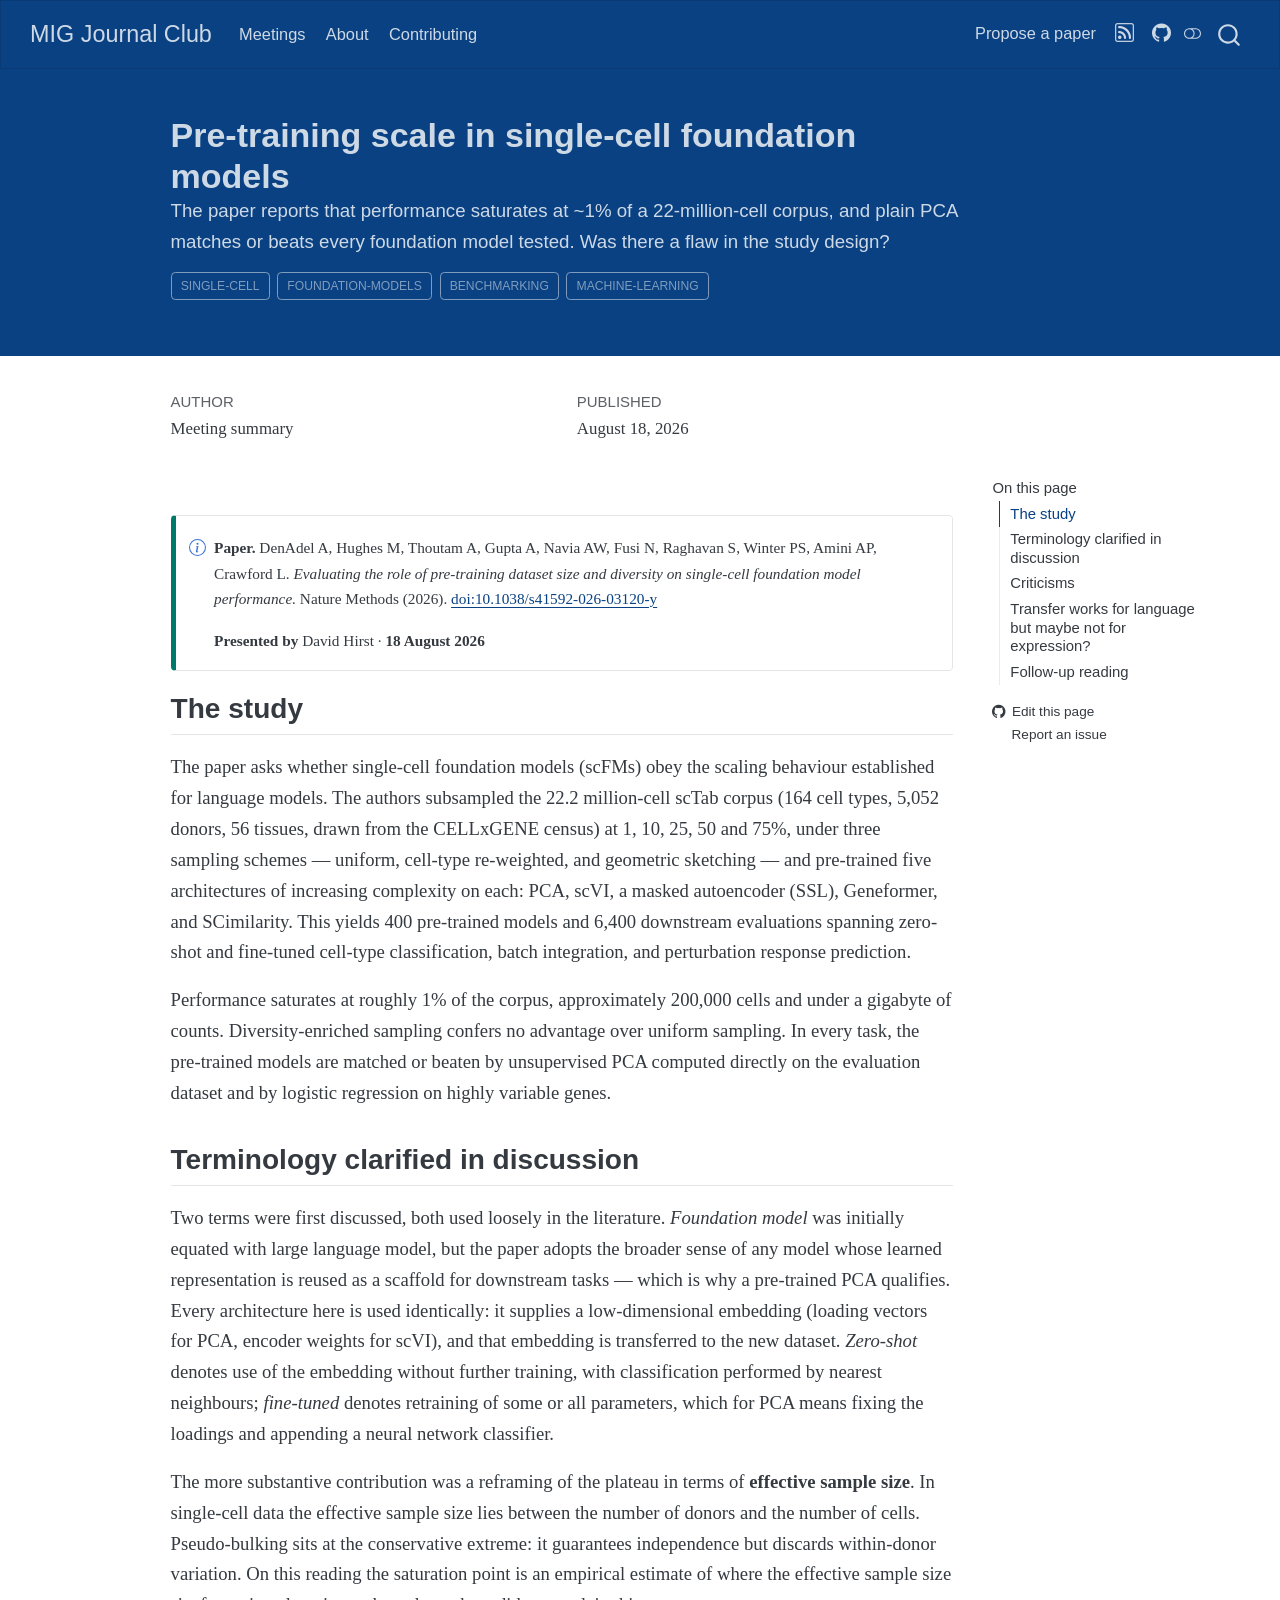
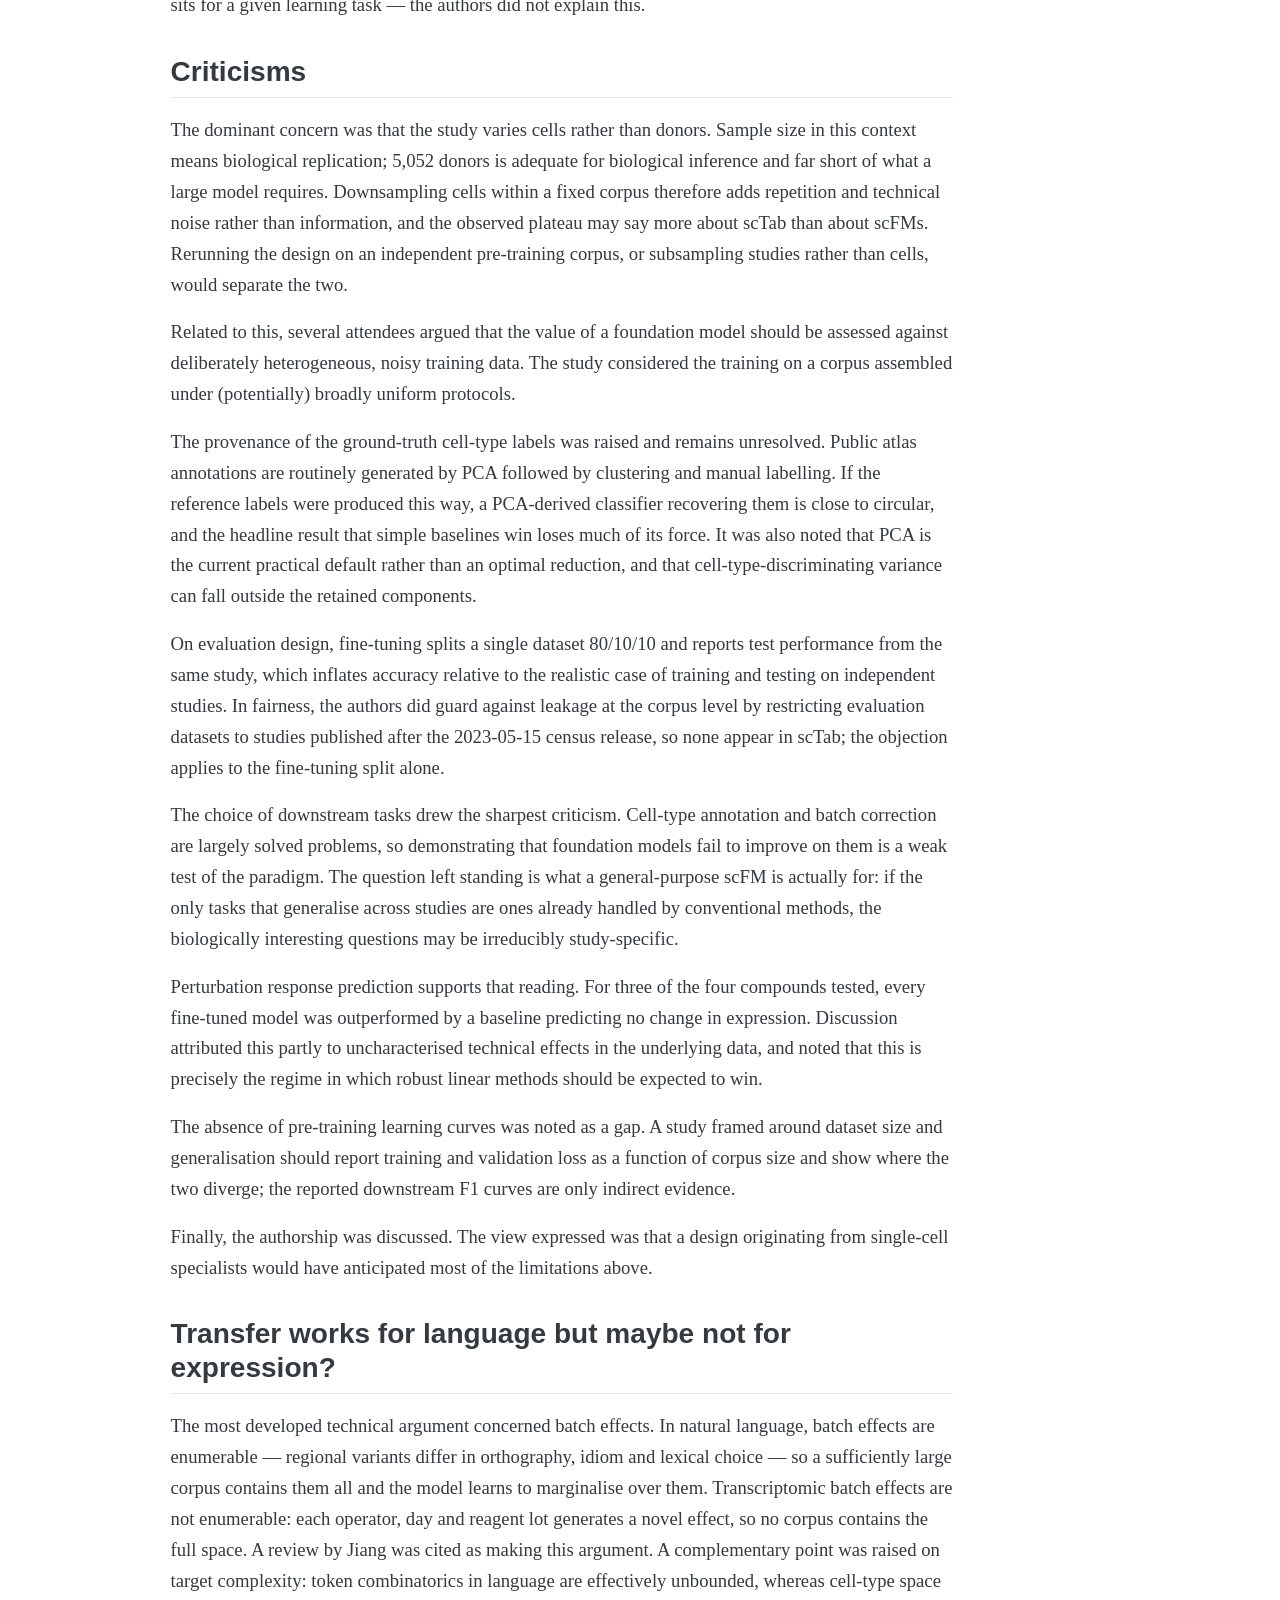
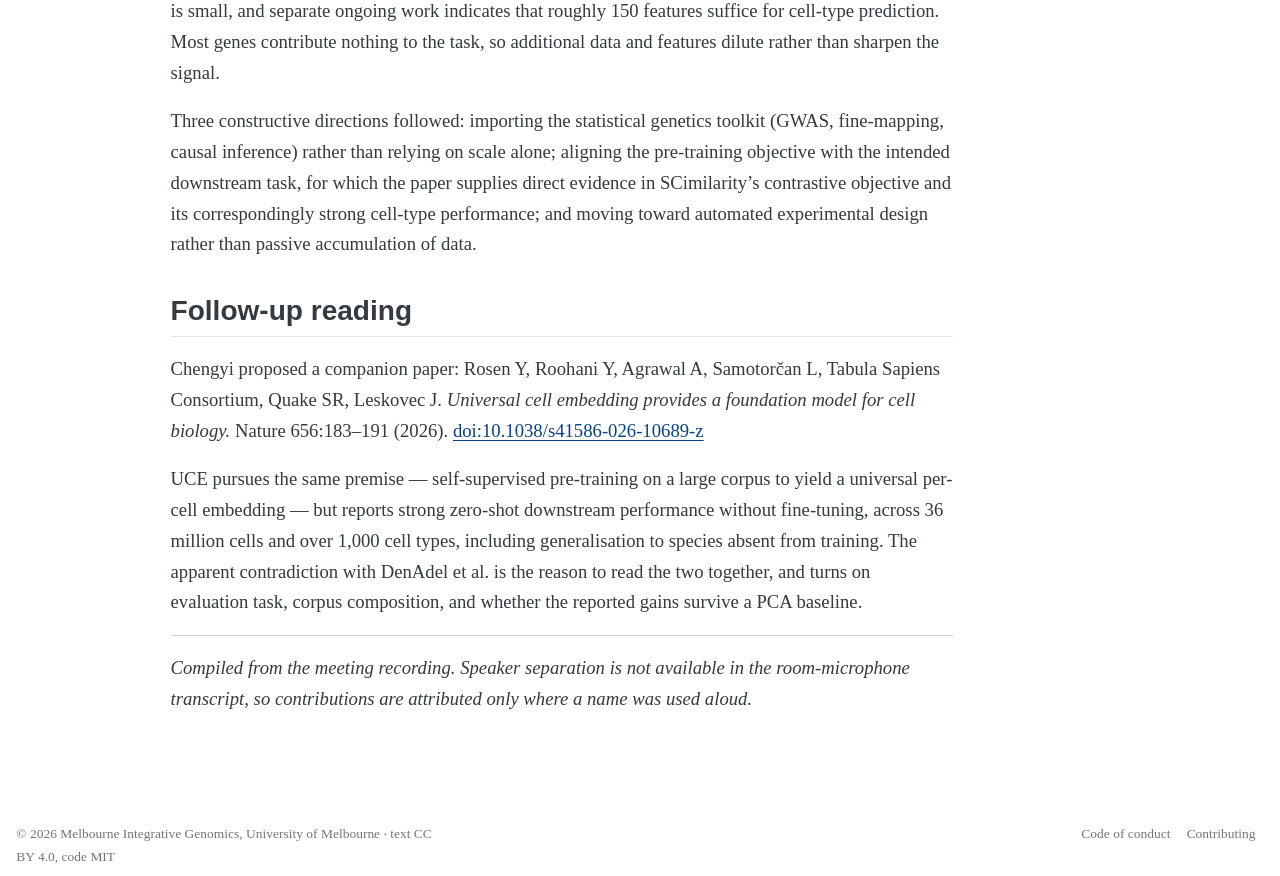
==== commit 4101b5bd: "Built site for gh-pages" ====
--- a/posts/2026-08-18-scfm-pretraining-scale/index.html
+++ b/posts/2026-08-18-scfm-pretraining-scale/index.html
@@ -6,9 +6,9 @@
 
 <meta name="viewport" content="width=device-width, initial-scale=1.0, user-scalable=yes">
 
-<meta name="author" content="David Hirst">
+<meta name="author" content="Meeting summary">
 <meta name="dcterms.date" content="2026-08-18">
-<meta name="description" content="Performance saturates at ~1% of a 22-million-cell corpus, and plain PCA matches or beats every foundation model tested. The room argued the design varies cells where it should vary donors.">
+<meta name="description" content="The paper reports that performance saturates at ~1% of a 22-million-cell corpus, and plain PCA matches or beats every foundation model tested. Was there a flaw in the study design?">
 
 <title>Pre-training scale in single-cell foundation models – MIG Journal Club</title>
 <style>
@@ -82,10 +82,10 @@
 
 
 <meta property="og:title" content="Pre-training scale in single-cell foundation models – MIG Journal Club">
-<meta property="og:description" content="Performance saturates at ~1% of a 22-million-cell corpus, and plain PCA matches or beats every foundation model tested. The room argued the design varies cells where it should vary donors.">
+<meta property="og:description" content="The paper reports that performance saturates at ~1% of a 22-million-cell corpus, and plain PCA matches or beats every foundation model tested. Was there a flaw in the study design?">
 <meta property="og:site_name" content="MIG Journal Club">
 <meta name="twitter:title" content="Pre-training scale in single-cell foundation models – MIG Journal Club">
-<meta name="twitter:description" content="Performance saturates at ~1% of a 22-million-cell corpus, and plain PCA matches or beats every foundation model tested. The room argued the design varies cells where it should vary donors.">
+<meta name="twitter:description" content="The paper reports that performance saturates at ~1% of a 22-million-cell corpus, and plain PCA matches or beats every foundation model tested. Was there a flaw in the study design?">
 <meta name="twitter:card" content="summary_large_image">
 </head>
 
@@ -311,7 +311,7 @@
       <h1 class="title">Pre-training scale in single-cell foundation models</h1>
                   <div>
         <div class="description">
-          Performance saturates at ~1% of a 22-million-cell corpus, and plain PCA matches or beats every foundation model tested. The room argued the design varies cells where it should vary donors.
+          The paper reports that performance saturates at ~1% of a 22-million-cell corpus, and plain PCA matches or beats every foundation model tested. Was there a flaw in the study design?
         </div>
       </div>
                           <div class="quarto-categories">
@@ -329,7 +329,7 @@
       <div>
       <div class="quarto-title-meta-heading">Author</div>
       <div class="quarto-title-meta-contents">
-               <p>David Hirst </p>
+               <p>Meeting summary </p>
             </div>
     </div>
       
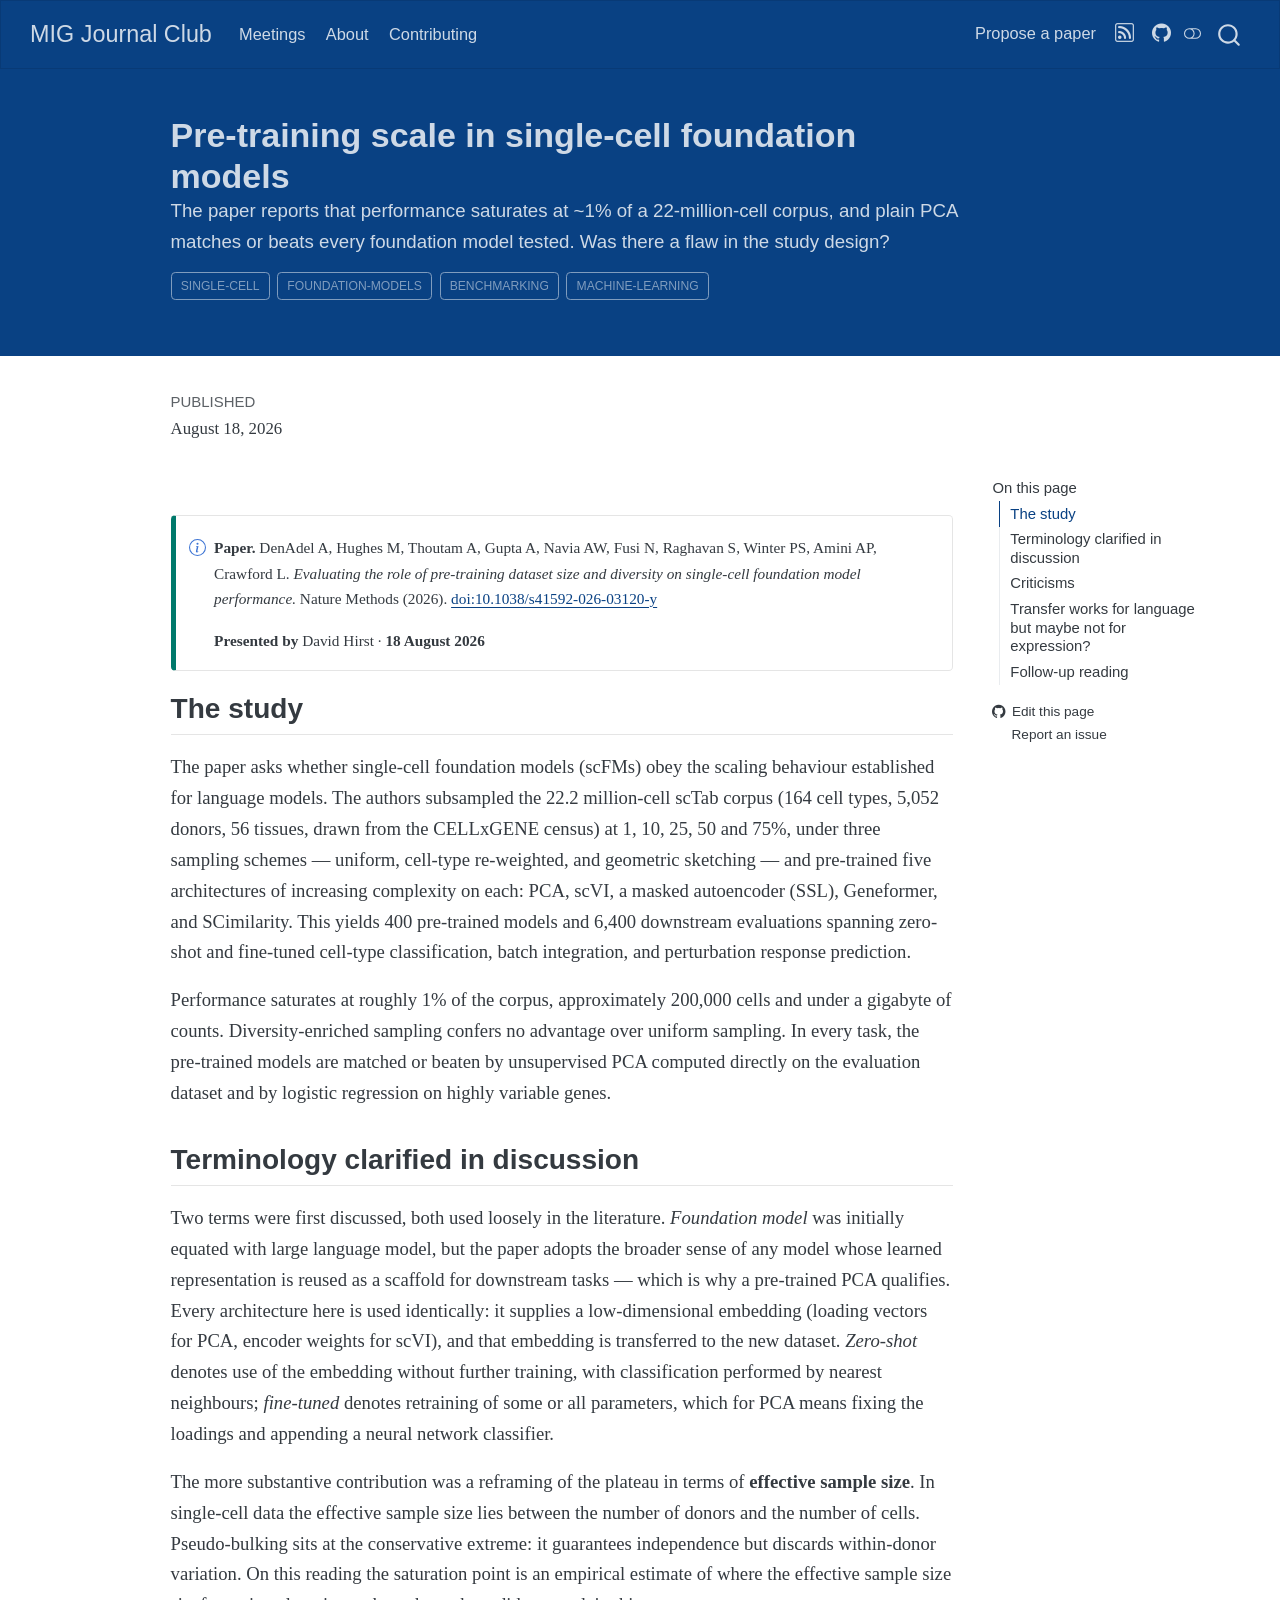
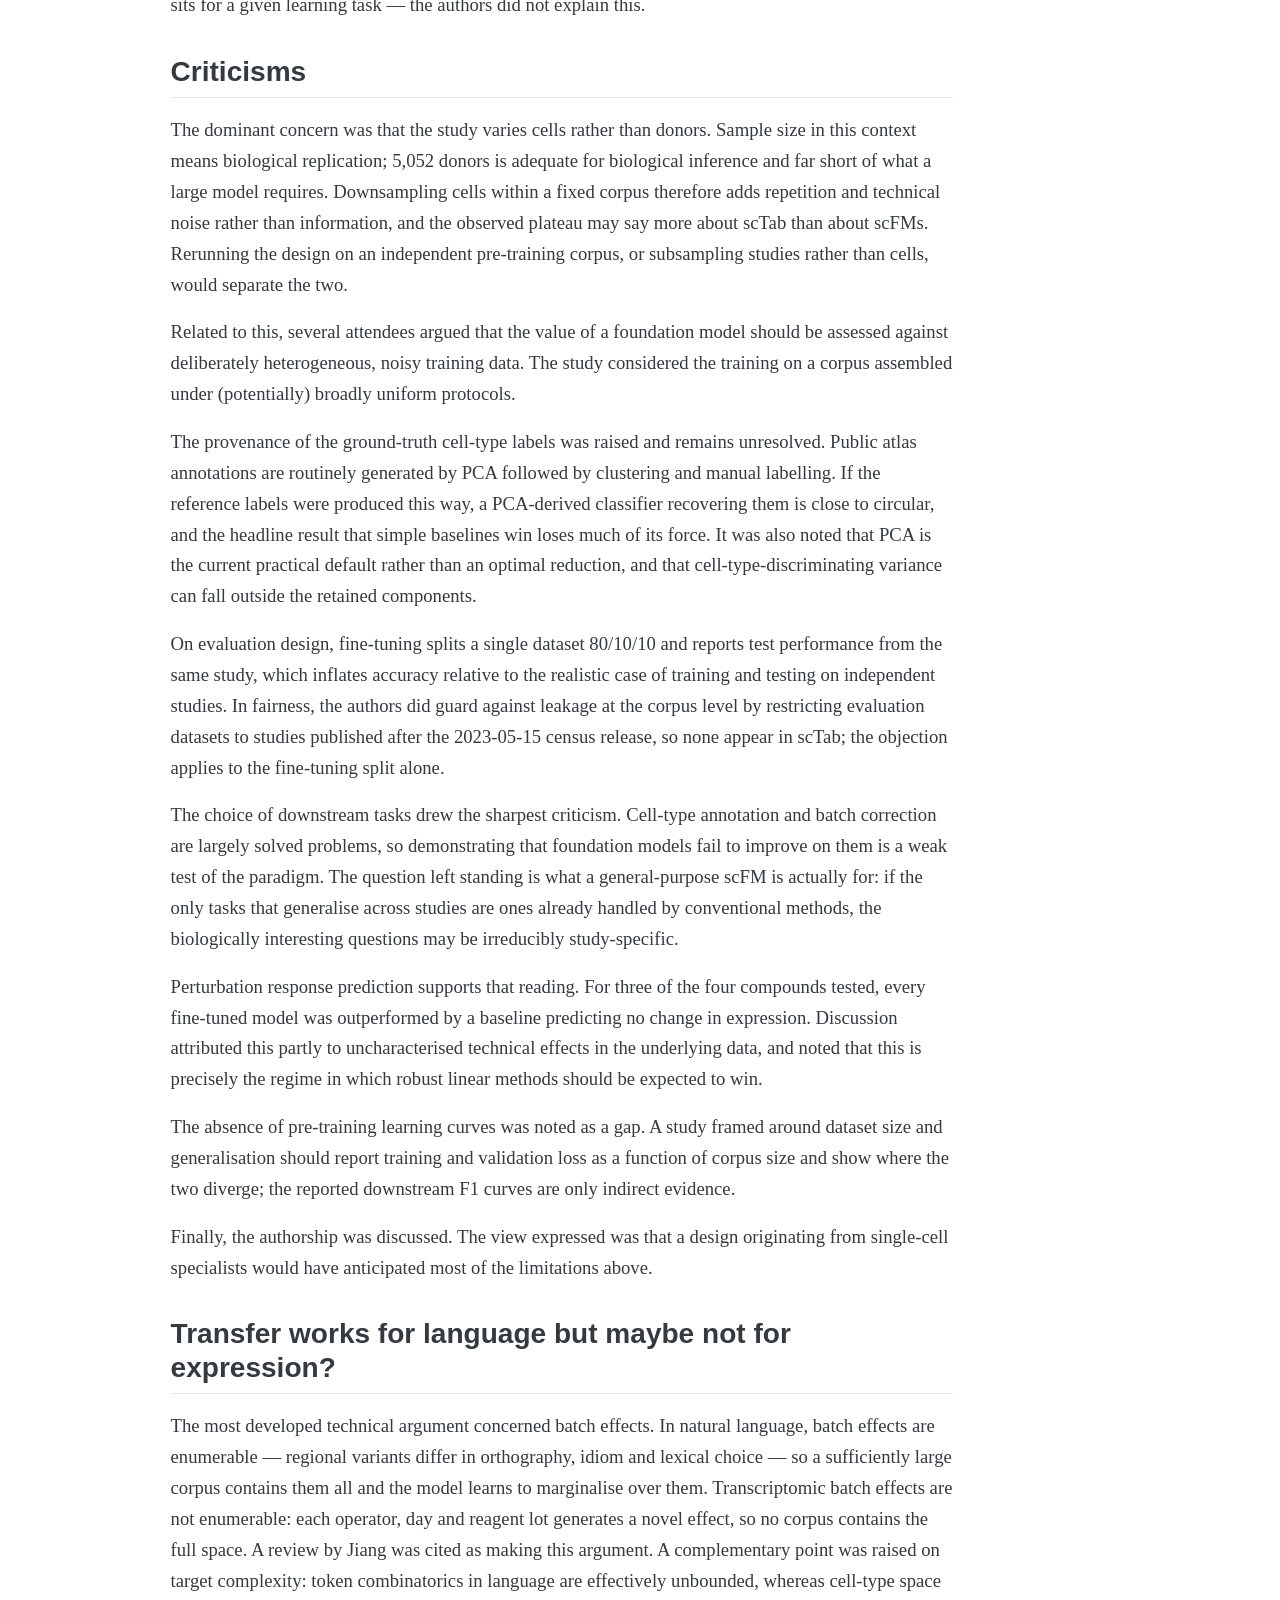
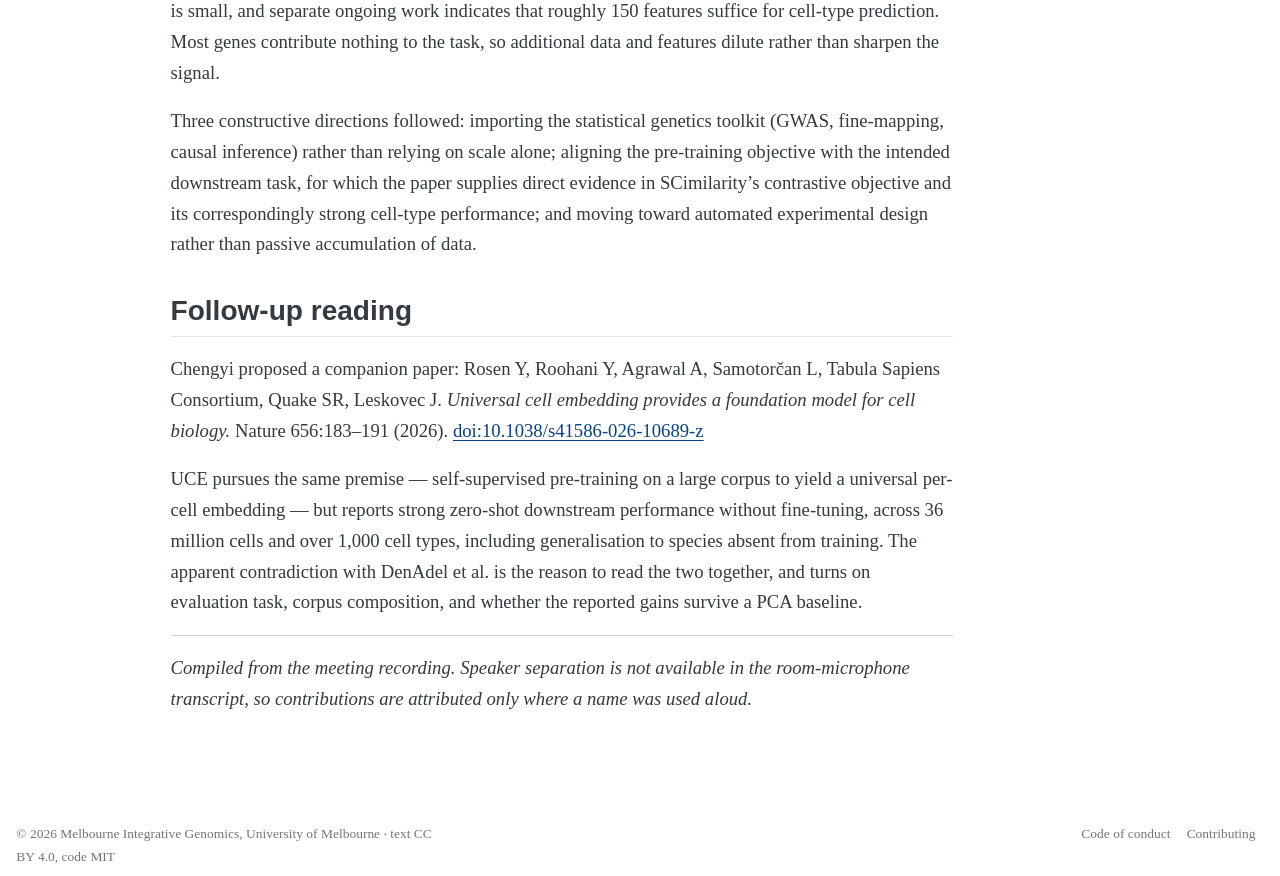
==== commit b49458fd: "Built site for gh-pages" ====
--- a/posts/2026-08-18-scfm-pretraining-scale/index.html
+++ b/posts/2026-08-18-scfm-pretraining-scale/index.html
@@ -6,7 +6,7 @@
 
 <meta name="viewport" content="width=device-width, initial-scale=1.0, user-scalable=yes">
 
-<meta name="author" content="Meeting summary">
+<meta name="author" content="">
 <meta name="dcterms.date" content="2026-08-18">
 <meta name="description" content="The paper reports that performance saturates at ~1% of a 22-million-cell corpus, and plain PCA matches or beats every foundation model tested. Was there a flaw in the study design?">
 
@@ -326,12 +326,6 @@
   
   <div class="quarto-title-meta">
 
-      <div>
-      <div class="quarto-title-meta-heading">Author</div>
-      <div class="quarto-title-meta-contents">
-               <p>Meeting summary </p>
-            </div>
-    </div>
       
       <div>
       <div class="quarto-title-meta-heading">Published</div>
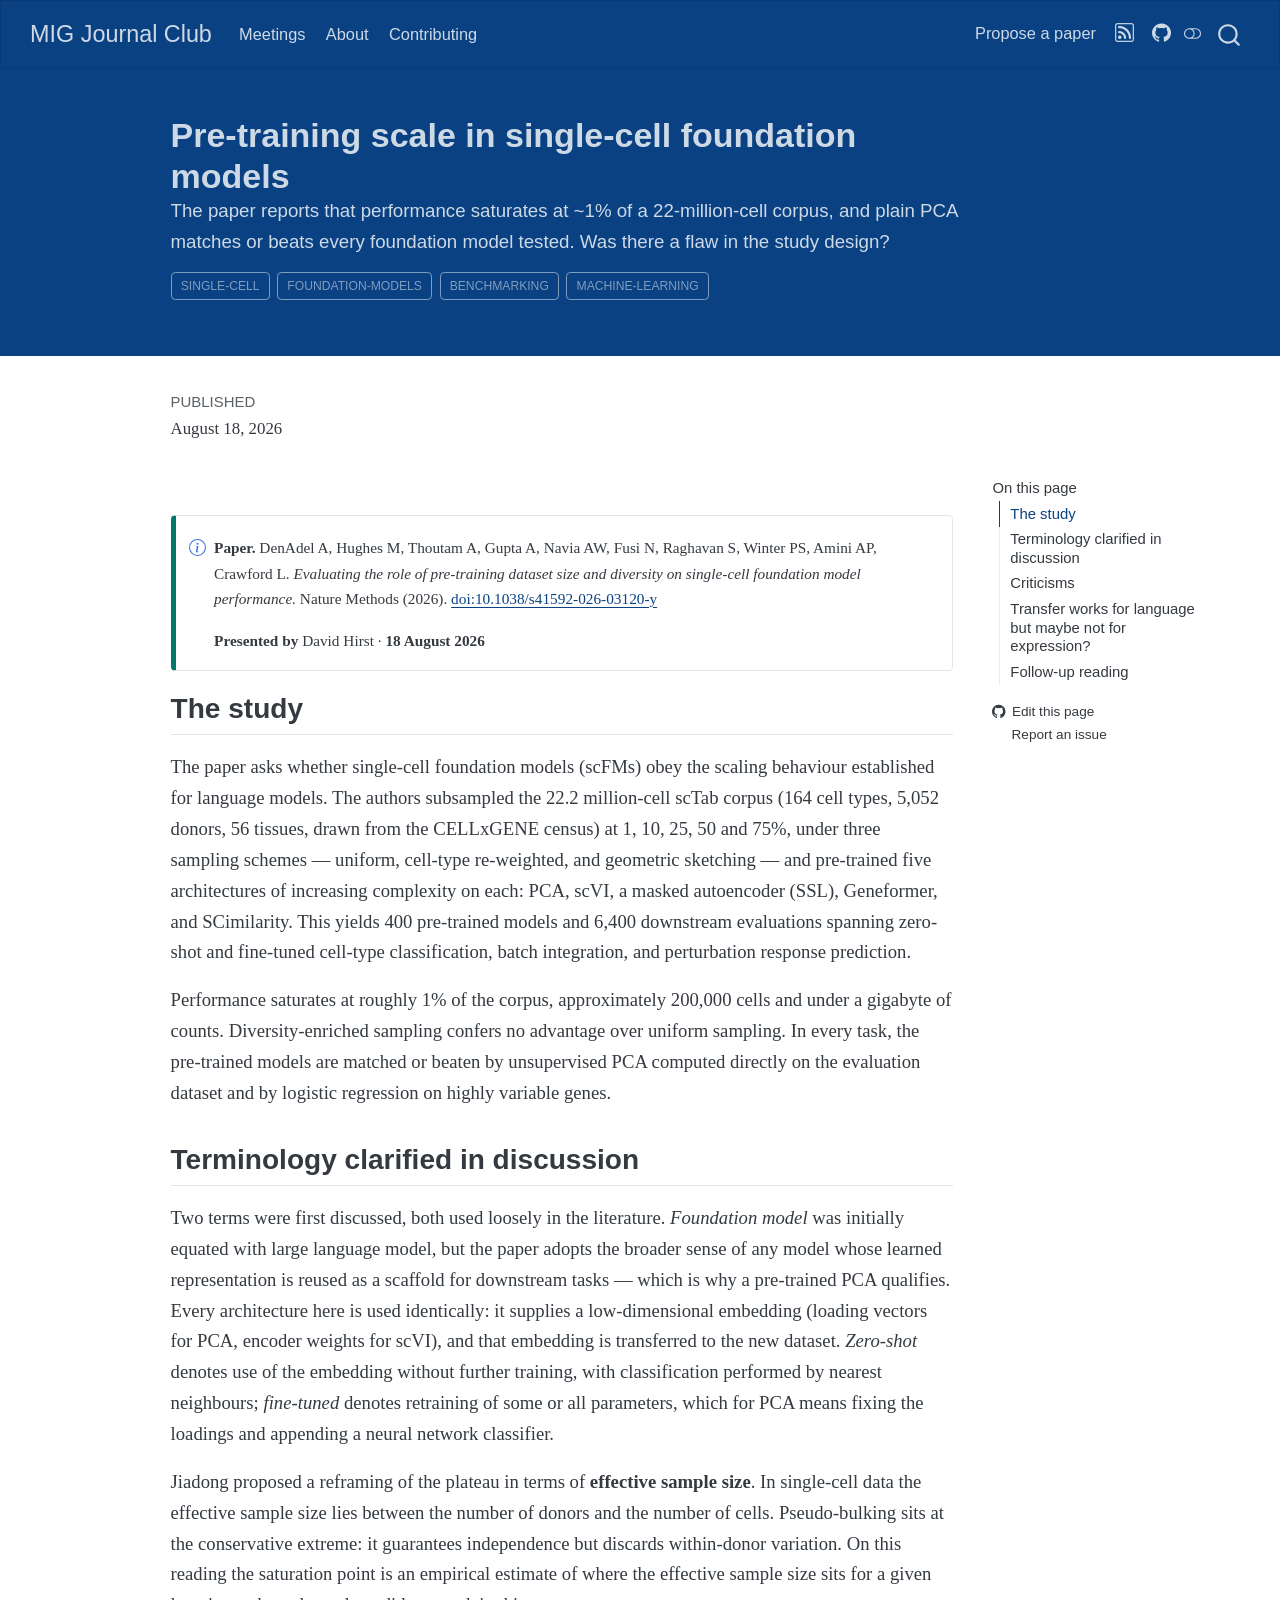
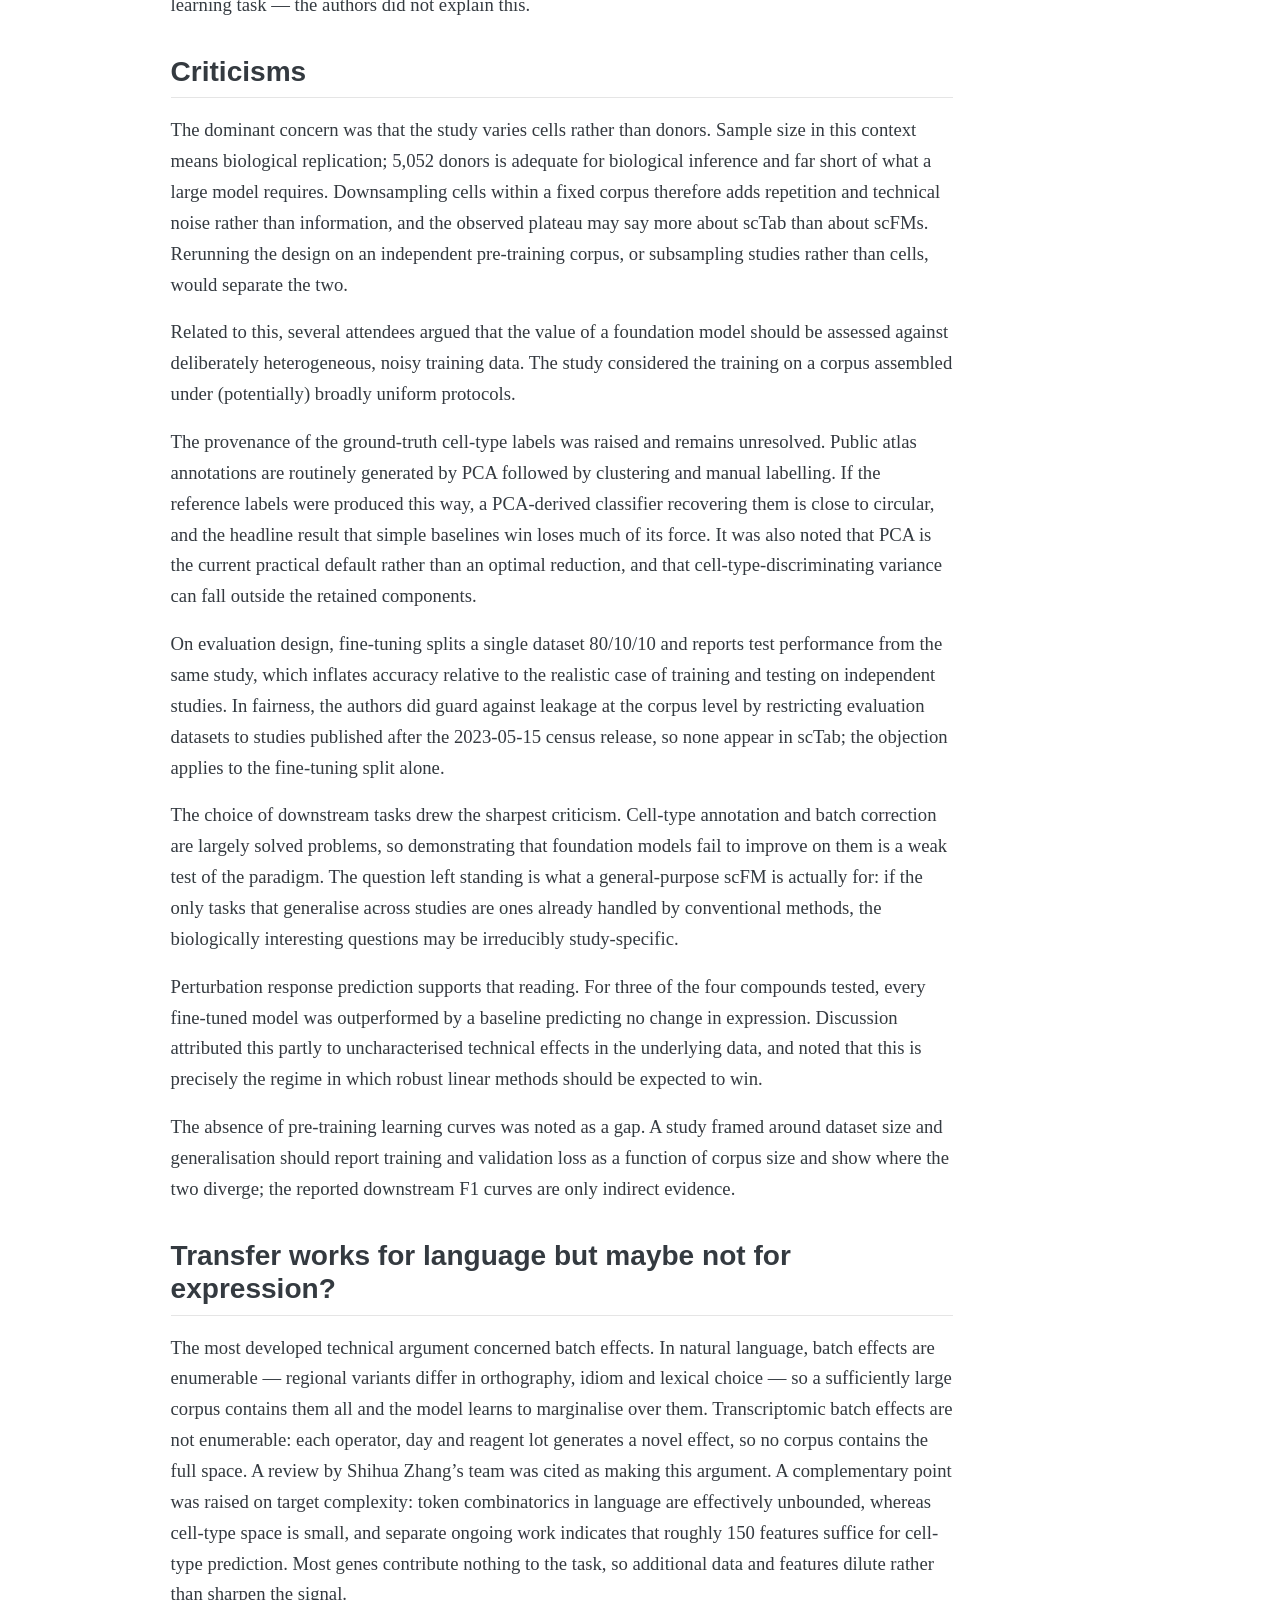
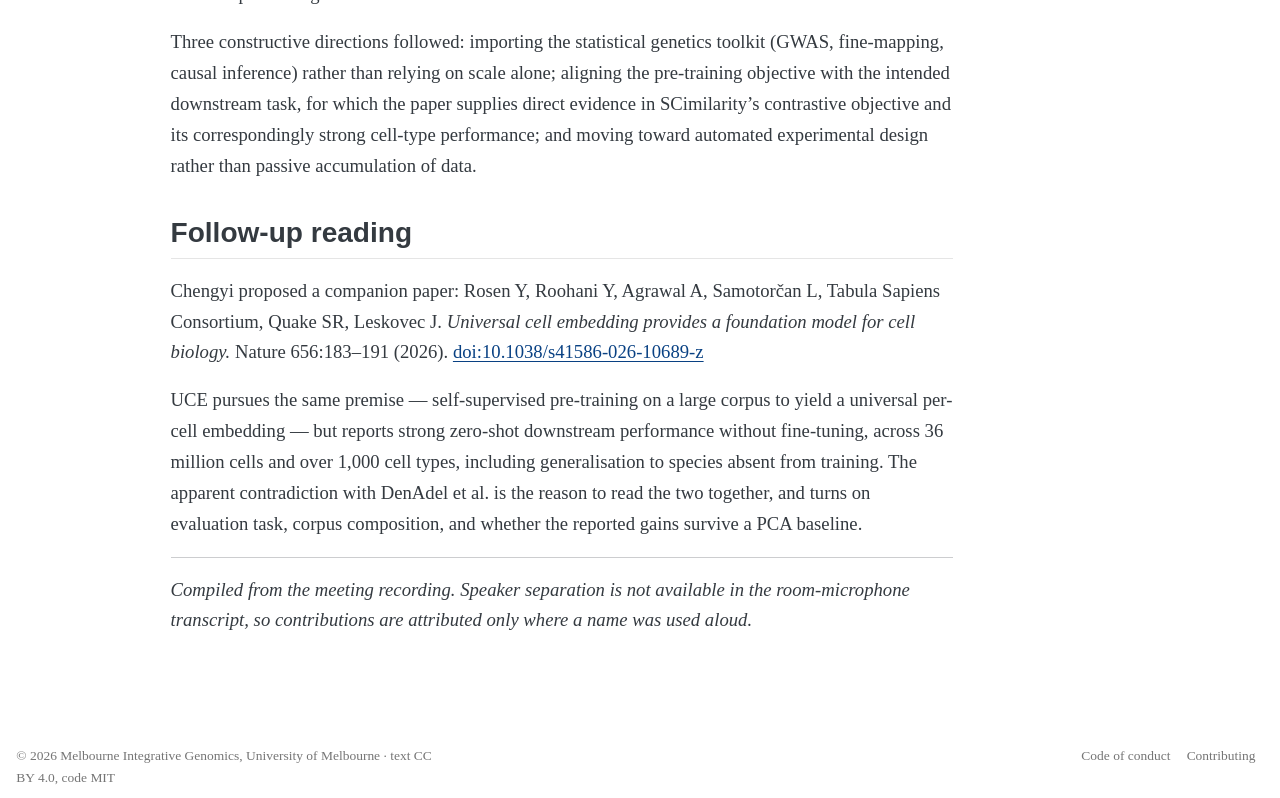
==== commit 274543c0: "Built site for gh-pages" ====
--- a/posts/2026-08-18-scfm-pretraining-scale/index.html
+++ b/posts/2026-08-18-scfm-pretraining-scale/index.html
@@ -381,7 +381,7 @@
 <section id="terminology-clarified-in-discussion" class="level2">
 <h2 class="anchored" data-anchor-id="terminology-clarified-in-discussion">Terminology clarified in discussion</h2>
 <p>Two terms were first discussed, both used loosely in the literature. <em>Foundation model</em> was initially equated with large language model, but the paper adopts the broader sense of any model whose learned representation is reused as a scaffold for downstream tasks — which is why a pre-trained PCA qualifies. Every architecture here is used identically: it supplies a low-dimensional embedding (loading vectors for PCA, encoder weights for scVI), and that embedding is transferred to the new dataset. <em>Zero-shot</em> denotes use of the embedding without further training, with classification performed by nearest neighbours; <em>fine-tuned</em> denotes retraining of some or all parameters, which for PCA means fixing the loadings and appending a neural network classifier.</p>
-<p>The more substantive contribution was a reframing of the plateau in terms of <strong>effective sample size</strong>. In single-cell data the effective sample size lies between the number of donors and the number of cells. Pseudo-bulking sits at the conservative extreme: it guarantees independence but discards within-donor variation. On this reading the saturation point is an empirical estimate of where the effective sample size sits for a given learning task — the authors did not explain this.</p>
+<p>Jiadong proposed a reframing of the plateau in terms of <strong>effective sample size</strong>. In single-cell data the effective sample size lies between the number of donors and the number of cells. Pseudo-bulking sits at the conservative extreme: it guarantees independence but discards within-donor variation. On this reading the saturation point is an empirical estimate of where the effective sample size sits for a given learning task — the authors did not explain this.</p>
 </section>
 <section id="criticisms" class="level2">
 <h2 class="anchored" data-anchor-id="criticisms">Criticisms</h2>
@@ -392,11 +392,10 @@
 <p>The choice of downstream tasks drew the sharpest criticism. Cell-type annotation and batch correction are largely solved problems, so demonstrating that foundation models fail to improve on them is a weak test of the paradigm. The question left standing is what a general-purpose scFM is actually for: if the only tasks that generalise across studies are ones already handled by conventional methods, the biologically interesting questions may be irreducibly study-specific.</p>
 <p>Perturbation response prediction supports that reading. For three of the four compounds tested, every fine-tuned model was outperformed by a baseline predicting no change in expression. Discussion attributed this partly to uncharacterised technical effects in the underlying data, and noted that this is precisely the regime in which robust linear methods should be expected to win.</p>
 <p>The absence of pre-training learning curves was noted as a gap. A study framed around dataset size and generalisation should report training and validation loss as a function of corpus size and show where the two diverge; the reported downstream F1 curves are only indirect evidence.</p>
-<p>Finally, the authorship was discussed. The view expressed was that a design originating from single-cell specialists would have anticipated most of the limitations above.</p>
 </section>
 <section id="transfer-works-for-language-but-maybe-not-for-expression" class="level2">
 <h2 class="anchored" data-anchor-id="transfer-works-for-language-but-maybe-not-for-expression">Transfer works for language but maybe not for expression?</h2>
-<p>The most developed technical argument concerned batch effects. In natural language, batch effects are enumerable — regional variants differ in orthography, idiom and lexical choice — so a sufficiently large corpus contains them all and the model learns to marginalise over them. Transcriptomic batch effects are not enumerable: each operator, day and reagent lot generates a novel effect, so no corpus contains the full space. A review by Jiang was cited as making this argument. A complementary point was raised on target complexity: token combinatorics in language are effectively unbounded, whereas cell-type space is small, and separate ongoing work indicates that roughly 150 features suffice for cell-type prediction. Most genes contribute nothing to the task, so additional data and features dilute rather than sharpen the signal.</p>
+<p>The most developed technical argument concerned batch effects. In natural language, batch effects are enumerable — regional variants differ in orthography, idiom and lexical choice — so a sufficiently large corpus contains them all and the model learns to marginalise over them. Transcriptomic batch effects are not enumerable: each operator, day and reagent lot generates a novel effect, so no corpus contains the full space. A review by Shihua Zhang’s team was cited as making this argument. A complementary point was raised on target complexity: token combinatorics in language are effectively unbounded, whereas cell-type space is small, and separate ongoing work indicates that roughly 150 features suffice for cell-type prediction. Most genes contribute nothing to the task, so additional data and features dilute rather than sharpen the signal.</p>
 <p>Three constructive directions followed: importing the statistical genetics toolkit (GWAS, fine-mapping, causal inference) rather than relying on scale alone; aligning the pre-training objective with the intended downstream task, for which the paper supplies direct evidence in SCimilarity’s contrastive objective and its correspondingly strong cell-type performance; and moving toward automated experimental design rather than passive accumulation of data.</p>
 </section>
 <section id="follow-up-reading" class="level2">
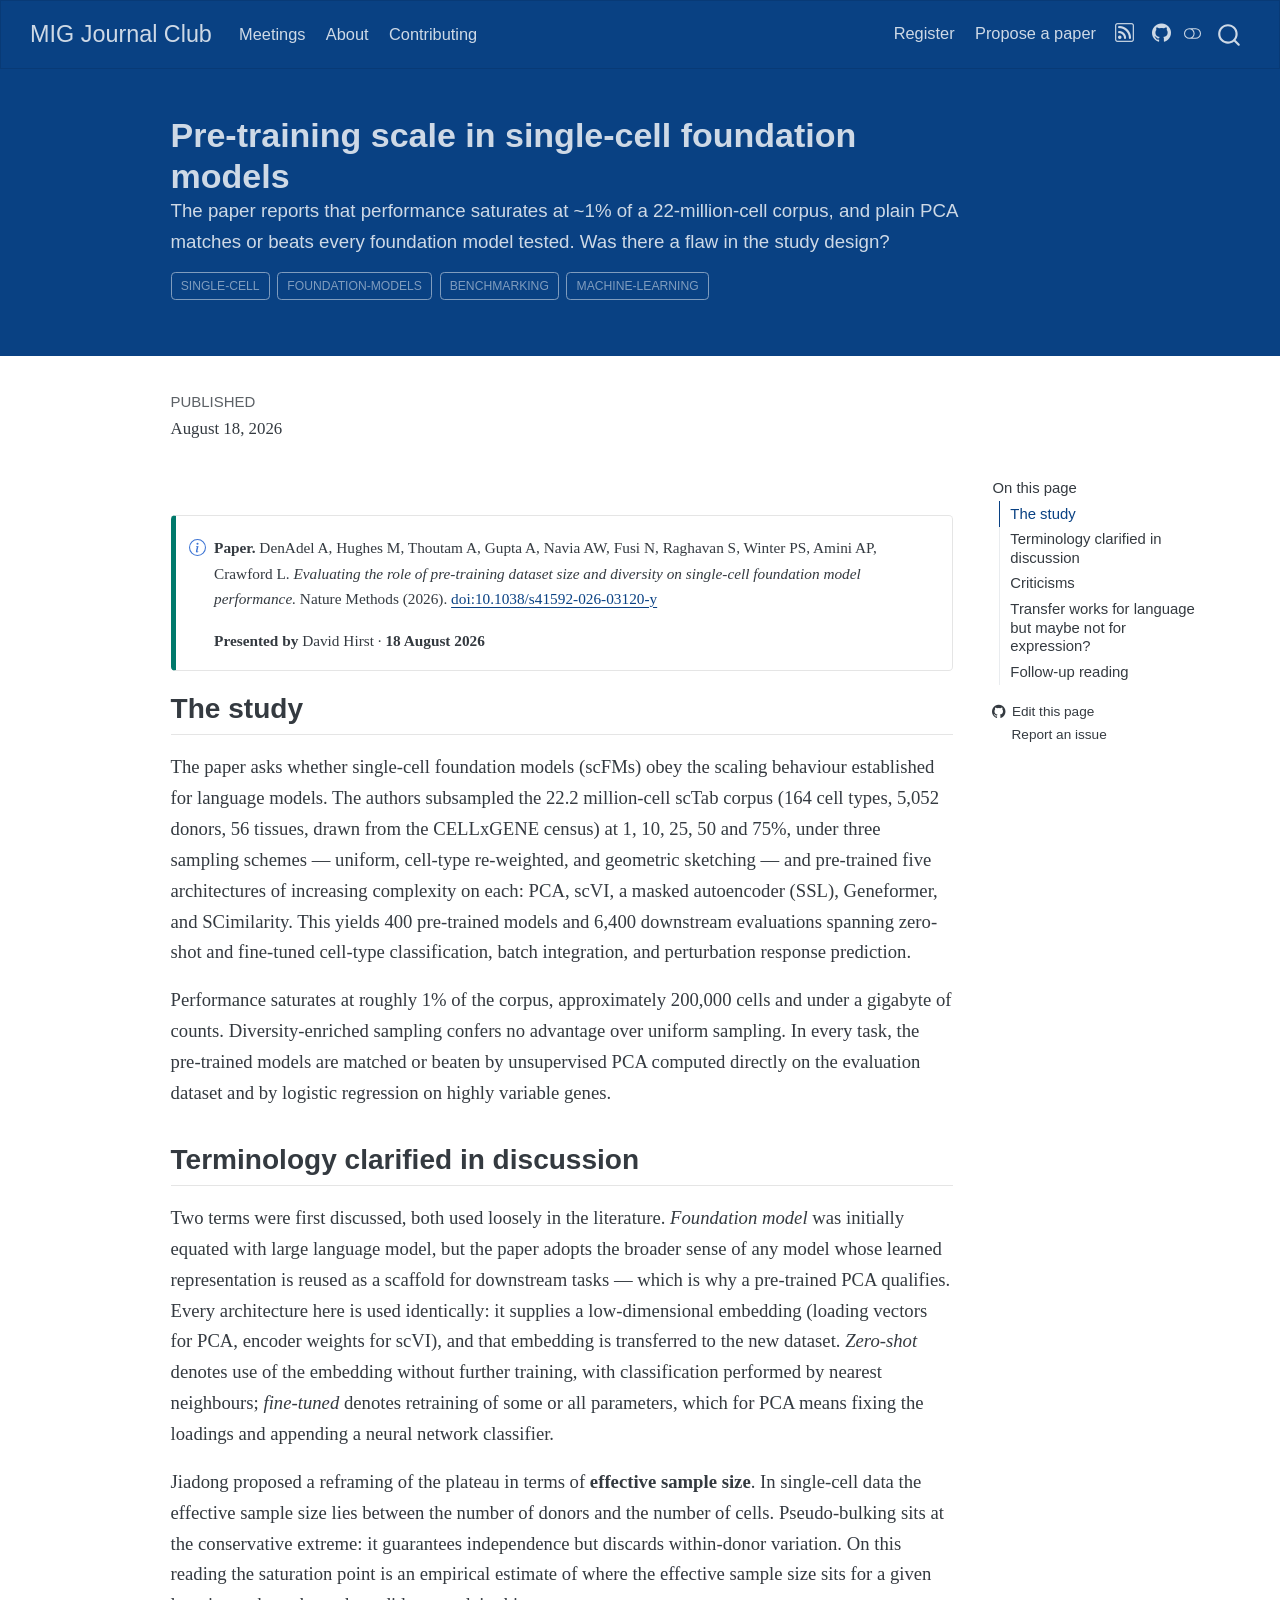
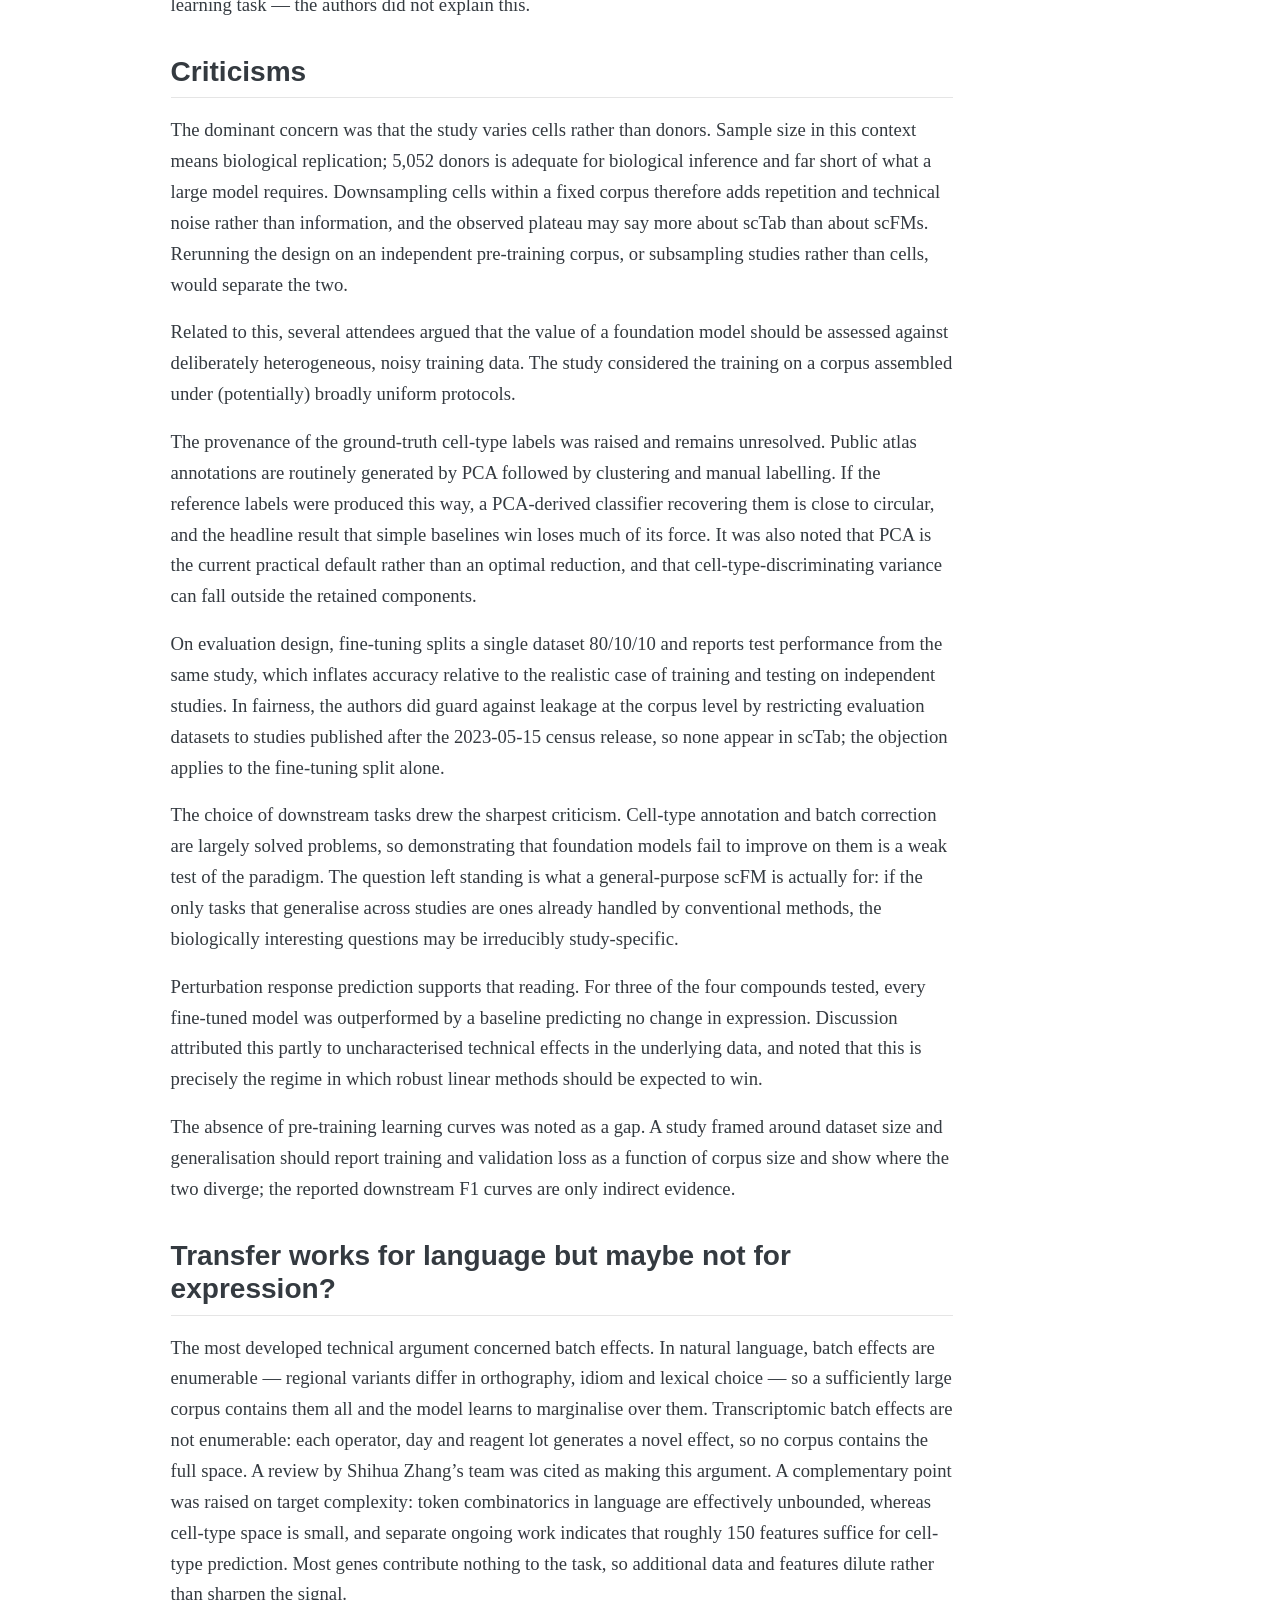
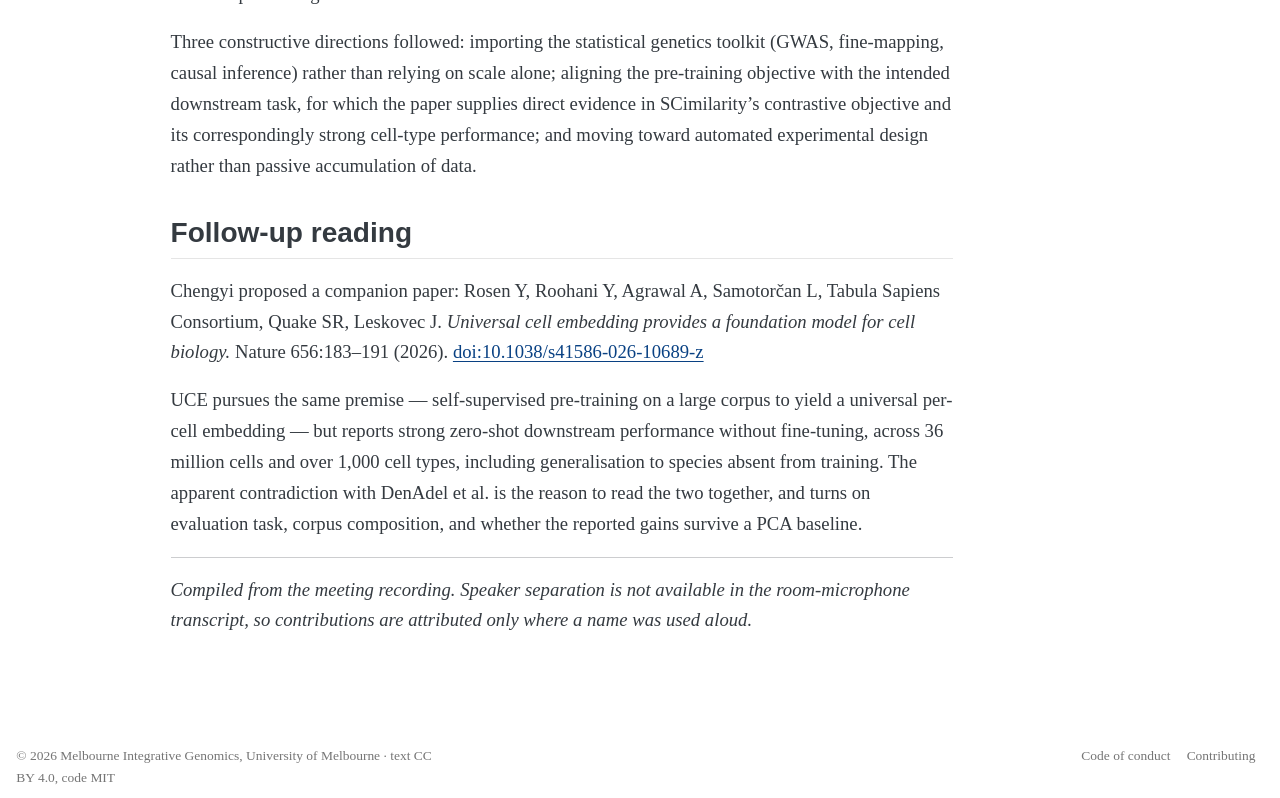
==== commit 175d9418: "Built site for gh-pages" ====
--- a/posts/2026-08-18-scfm-pretraining-scale/index.html
+++ b/posts/2026-08-18-scfm-pretraining-scale/index.html
@@ -50,9 +50,9 @@
 <link href="../../site_libs/quarto-html/quarto-syntax-highlighting-64a204ab8560d761af7679ceaba22944.css" rel="stylesheet" class="quarto-color-scheme-extra" id="quarto-text-highlighting-styles">
 <script src="../../site_libs/bootstrap/bootstrap.min.js"></script>
 <link href="../../site_libs/bootstrap/bootstrap-icons.css" rel="stylesheet">
-<link href="../../site_libs/bootstrap/bootstrap-c2cd15c9858c2b9dc8603b0c621ff40c.min.css" rel="stylesheet" append-hash="true" class="quarto-color-scheme" id="quarto-bootstrap" data-mode="light">
-<link href="../../site_libs/bootstrap/bootstrap-dark-080f93704cc816b3556f414cf22f6a80.min.css" rel="stylesheet" append-hash="true" class="quarto-color-scheme quarto-color-alternate" id="quarto-bootstrap" data-mode="dark">
-<link href="../../site_libs/bootstrap/bootstrap-c2cd15c9858c2b9dc8603b0c621ff40c.min.css" rel="stylesheet" append-hash="true" class="quarto-color-scheme-extra" id="quarto-bootstrap" data-mode="light">
+<link href="../../site_libs/bootstrap/bootstrap-2a539a8d72fad449868fbc0c8dff1fe0.min.css" rel="stylesheet" append-hash="true" class="quarto-color-scheme" id="quarto-bootstrap" data-mode="light">
+<link href="../../site_libs/bootstrap/bootstrap-dark-8bd6d5068d5d7eac8e95adad1141679e.min.css" rel="stylesheet" append-hash="true" class="quarto-color-scheme quarto-color-alternate" id="quarto-bootstrap" data-mode="dark">
+<link href="../../site_libs/bootstrap/bootstrap-2a539a8d72fad449868fbc0c8dff1fe0.min.css" rel="stylesheet" append-hash="true" class="quarto-color-scheme-extra" id="quarto-bootstrap" data-mode="light">
 <script id="quarto-search-options" type="application/json">{
   "location": "navbar",
   "copy-button": false,
@@ -282,6 +282,10 @@
   </li>  
 </ul>
             <ul class="navbar-nav navbar-nav-scroll ms-auto">
+  <li class="nav-item">
+    <a class="nav-link" href="https://docs.google.com/forms/d/e/1FAIpQLSfgcOM5Xg5BceSKjY6UgjAWhQK9EpcHZ-zQdFhQhyOEFXXn1w/viewform"> 
+<span class="menu-text">Register</span></a>
+  </li>  
   <li class="nav-item">
     <a class="nav-link" href="https://github.com/melbintgen/mig-journal-club/issues/new?template=propose-paper.yml"> 
 <span class="menu-text">Propose a paper</span></a>
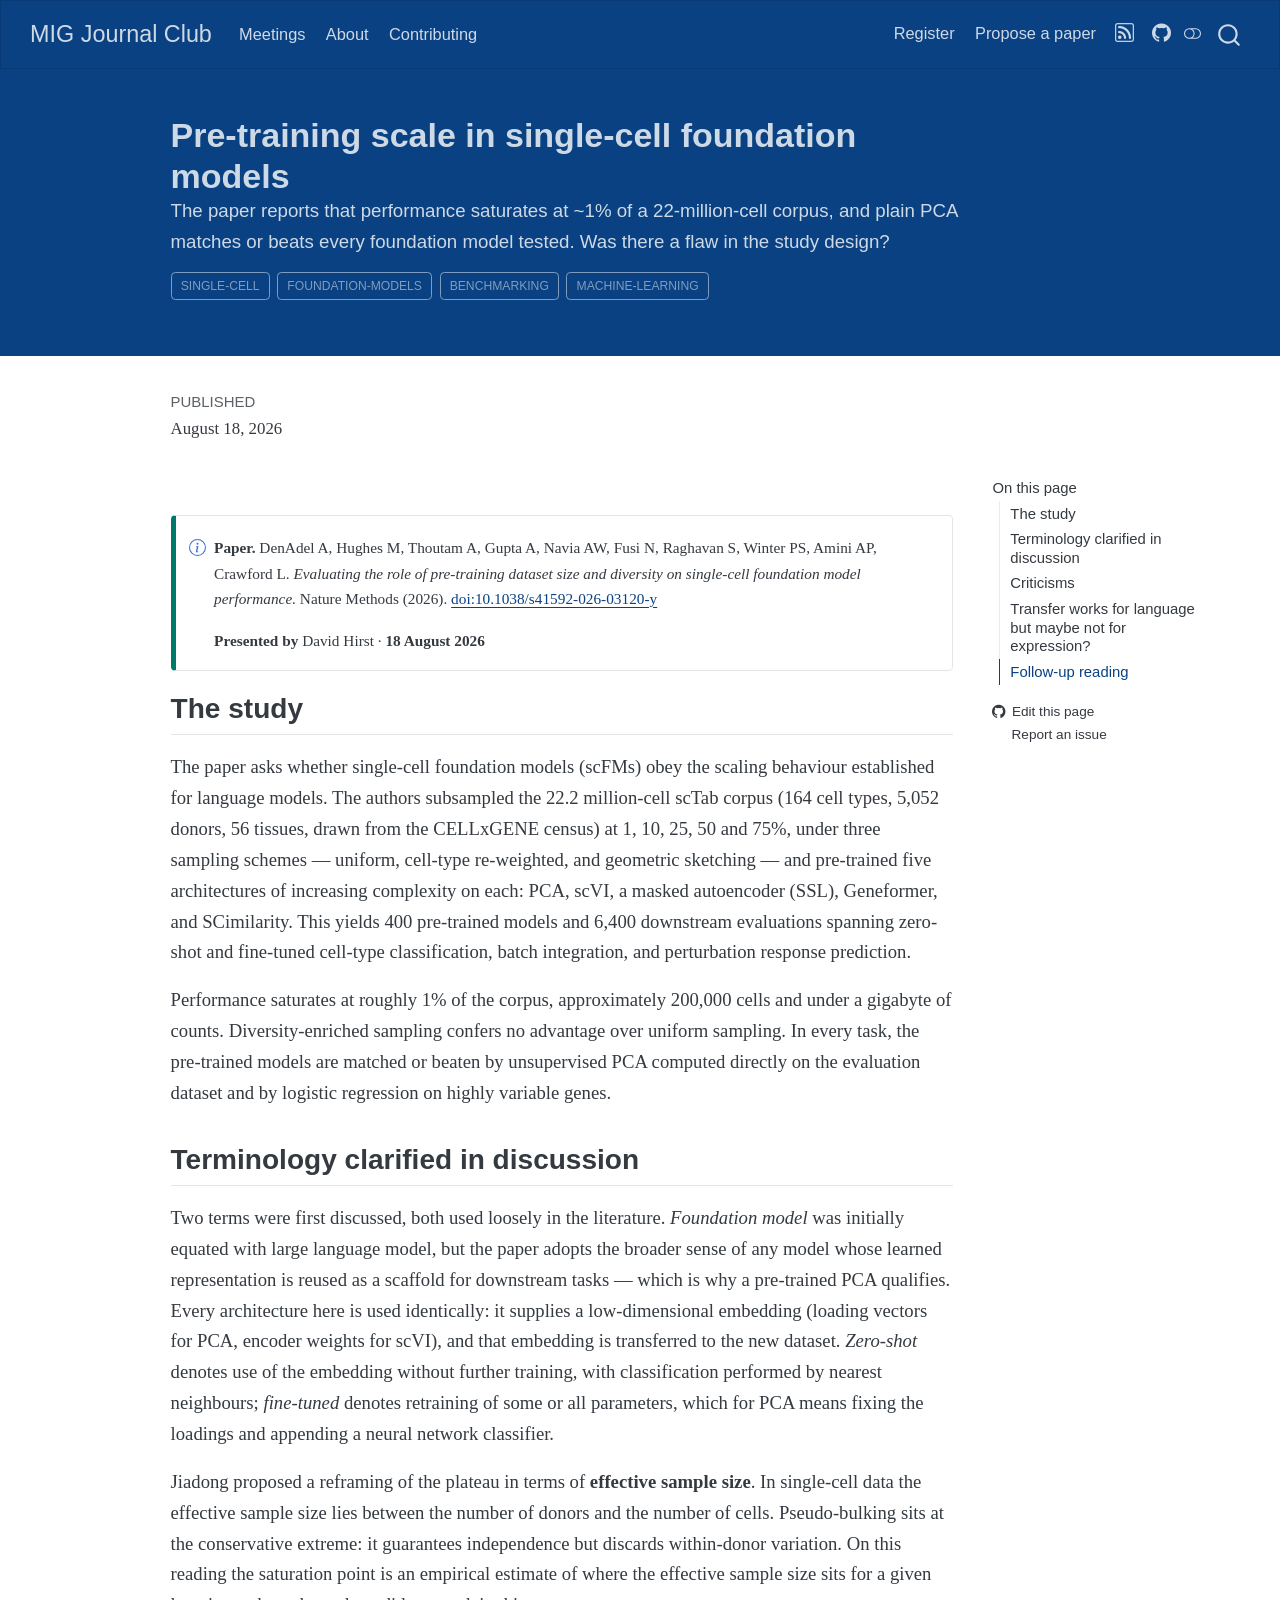
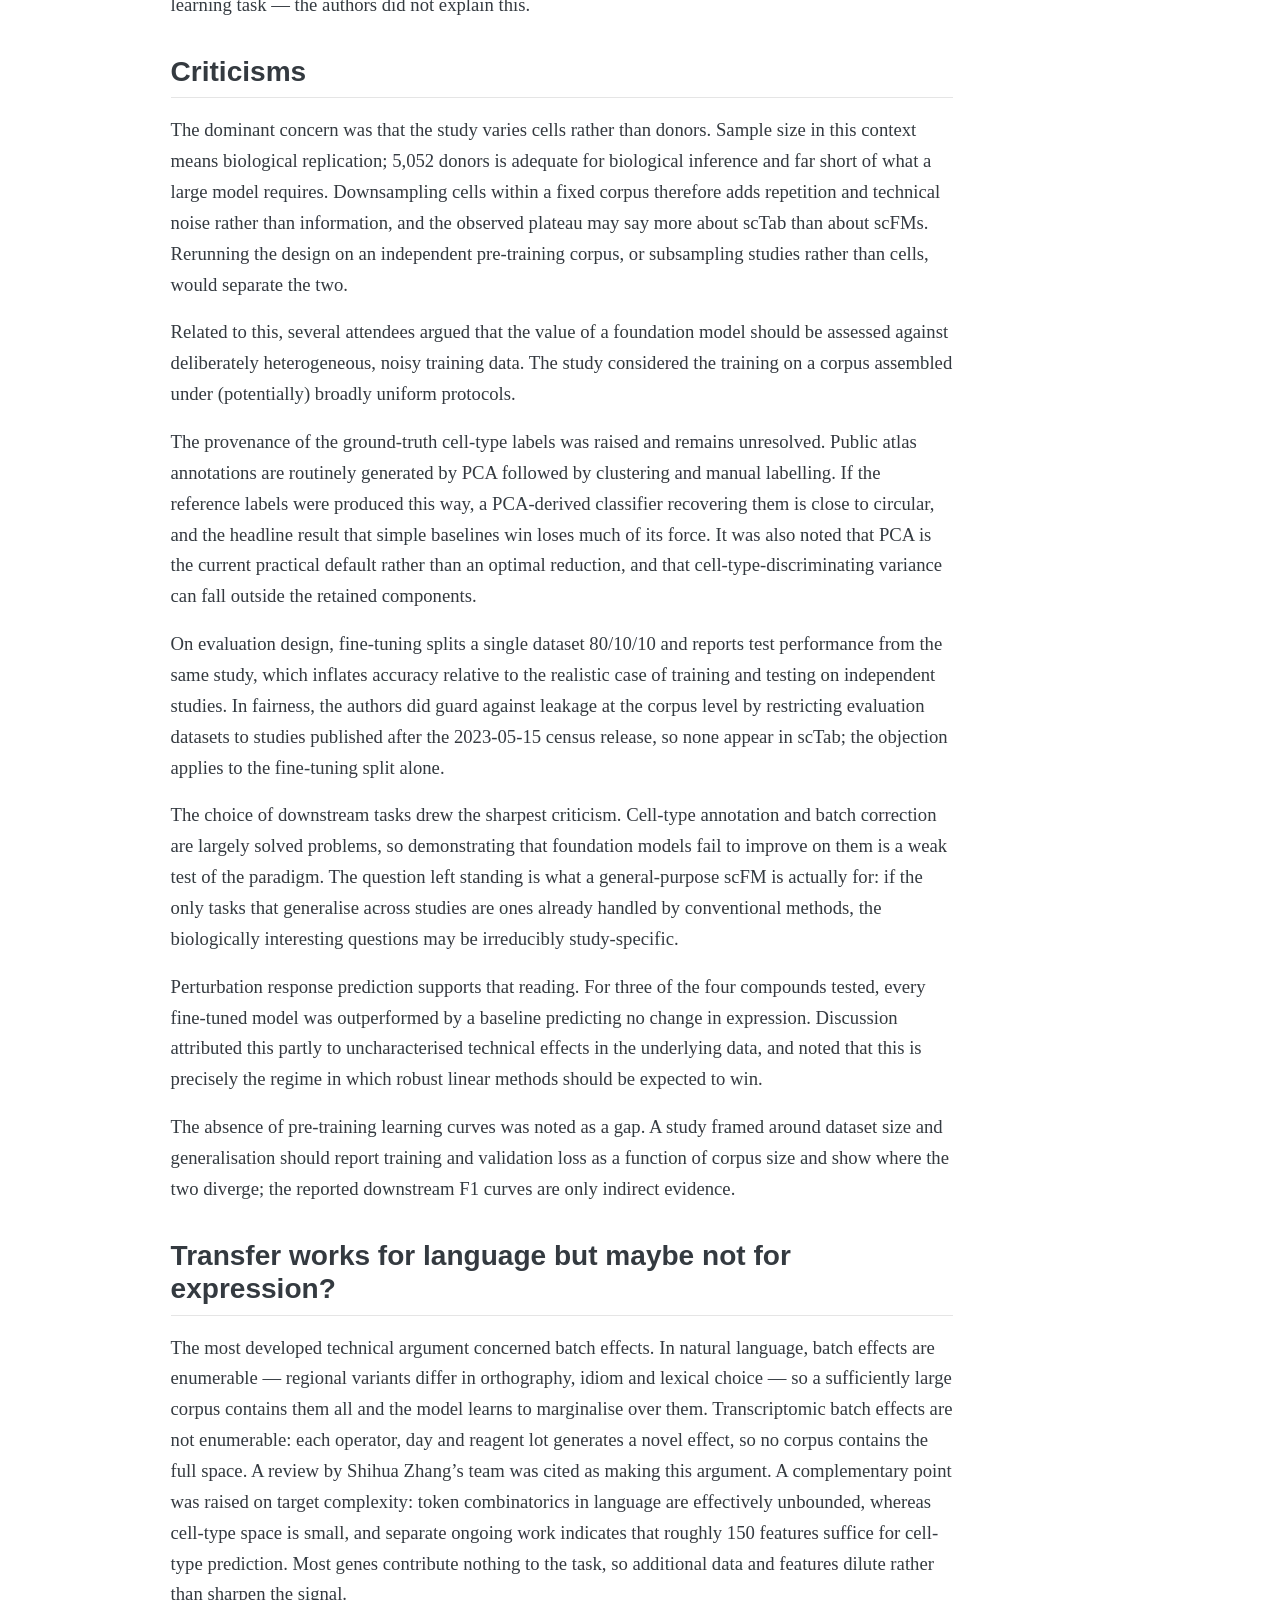
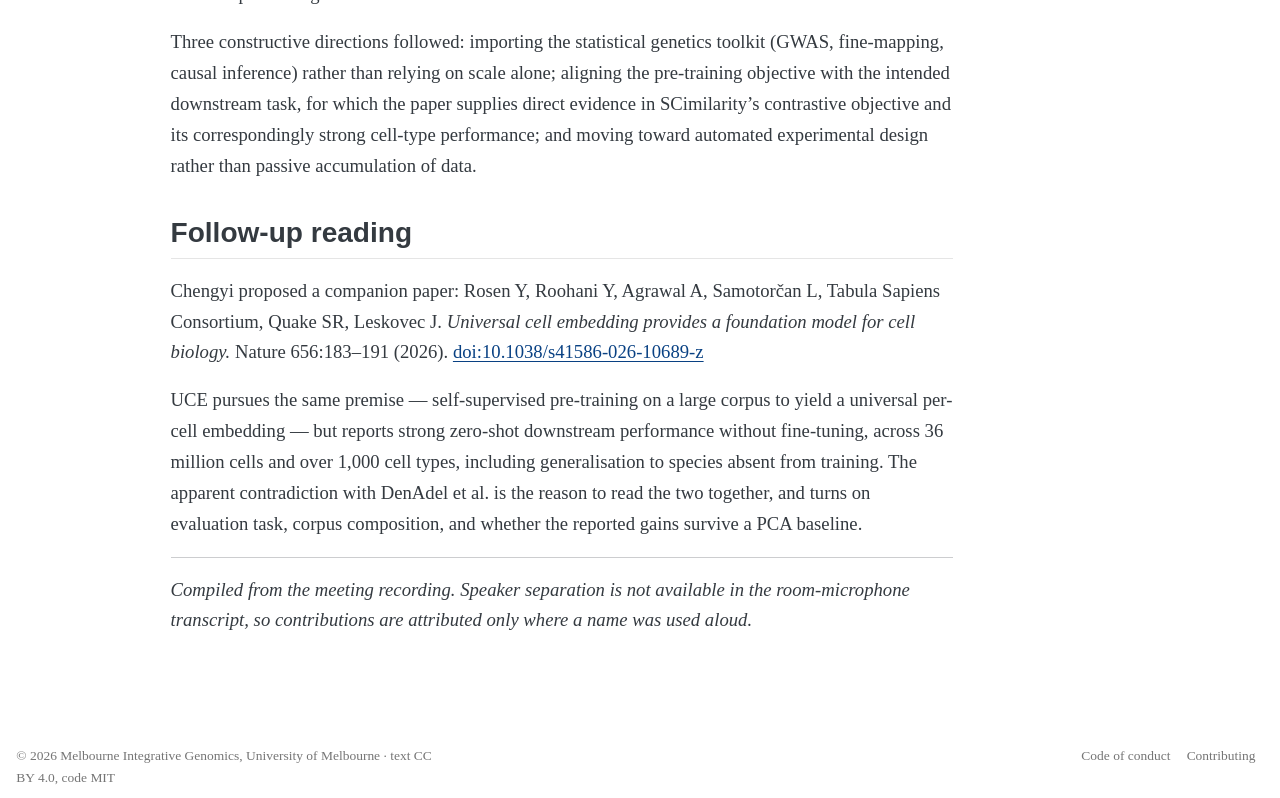
==== commit 91d01c5c: "Built site for gh-pages" ====
--- a/posts/2026-08-18-scfm-pretraining-scale/index.html
+++ b/posts/2026-08-18-scfm-pretraining-scale/index.html
@@ -2,7 +2,7 @@
 <html xmlns="http://www.w3.org/1999/xhtml" lang="en" xml:lang="en"><head>
 
 <meta charset="utf-8">
-<meta name="generator" content="quarto-1.10.18">
+<meta name="generator" content="quarto-1.11.9">
 
 <meta name="viewport" content="width=device-width, initial-scale=1.0, user-scalable=yes">
 
@@ -41,18 +41,19 @@
 <meta name="quarto:offset" content="../../">
 <script src="../../site_libs/quarto-html/quarto.js" type="module"></script>
 <script src="../../site_libs/quarto-html/tabsets/tabsets.js" type="module"></script>
+<script src="../../site_libs/quarto-html/scrollable-regions/scrollable-regions.js" type="module"></script>
 <script src="../../site_libs/quarto-html/popper.min.js"></script>
 <script src="../../site_libs/quarto-html/tippy.umd.min.js"></script>
 <script src="../../site_libs/quarto-html/anchor.min.js"></script>
 <link href="../../site_libs/quarto-html/tippy.css" rel="stylesheet">
-<link href="../../site_libs/quarto-html/quarto-syntax-highlighting-64a204ab8560d761af7679ceaba22944.css" rel="stylesheet" class="quarto-color-scheme" id="quarto-text-highlighting-styles">
-<link href="../../site_libs/quarto-html/quarto-syntax-highlighting-dark-b85bc7c33db8c58e0ec93c3465666fed.css" rel="stylesheet" class="quarto-color-scheme quarto-color-alternate" id="quarto-text-highlighting-styles">
-<link href="../../site_libs/quarto-html/quarto-syntax-highlighting-64a204ab8560d761af7679ceaba22944.css" rel="stylesheet" class="quarto-color-scheme-extra" id="quarto-text-highlighting-styles">
+<link href="../../site_libs/quarto-html/quarto-syntax-highlighting-63b5708e65d6cd79cd7618c58d0c21e7.css" rel="stylesheet" class="quarto-color-scheme" id="quarto-text-highlighting-styles">
+<link href="../../site_libs/quarto-html/quarto-syntax-highlighting-dark-447e42e69aaa9833c0ba1b986f430b20.css" rel="stylesheet" class="quarto-color-scheme quarto-color-alternate" id="quarto-text-highlighting-styles">
+<link href="../../site_libs/quarto-html/quarto-syntax-highlighting-63b5708e65d6cd79cd7618c58d0c21e7.css" rel="stylesheet" class="quarto-color-scheme-extra" id="quarto-text-highlighting-styles">
 <script src="../../site_libs/bootstrap/bootstrap.min.js"></script>
 <link href="../../site_libs/bootstrap/bootstrap-icons.css" rel="stylesheet">
-<link href="../../site_libs/bootstrap/bootstrap-2a539a8d72fad449868fbc0c8dff1fe0.min.css" rel="stylesheet" append-hash="true" class="quarto-color-scheme" id="quarto-bootstrap" data-mode="light">
-<link href="../../site_libs/bootstrap/bootstrap-dark-8bd6d5068d5d7eac8e95adad1141679e.min.css" rel="stylesheet" append-hash="true" class="quarto-color-scheme quarto-color-alternate" id="quarto-bootstrap" data-mode="dark">
-<link href="../../site_libs/bootstrap/bootstrap-2a539a8d72fad449868fbc0c8dff1fe0.min.css" rel="stylesheet" append-hash="true" class="quarto-color-scheme-extra" id="quarto-bootstrap" data-mode="light">
+<link href="../../site_libs/bootstrap/bootstrap-015a96c7f2738610e82d20cae0515139.min.css" rel="stylesheet" append-hash="true" class="quarto-color-scheme" id="quarto-bootstrap" data-mode="light">
+<link href="../../site_libs/bootstrap/bootstrap-dark-551805be29d459c21f061f4f5f1791a8.min.css" rel="stylesheet" append-hash="true" class="quarto-color-scheme quarto-color-alternate" id="quarto-bootstrap" data-mode="dark">
+<link href="../../site_libs/bootstrap/bootstrap-015a96c7f2738610e82d20cae0515139.min.css" rel="stylesheet" append-hash="true" class="quarto-color-scheme-extra" id="quarto-bootstrap" data-mode="light">
 <script id="quarto-search-options" type="application/json">{
   "location": "navbar",
   "copy-button": false,
@@ -89,7 +90,7 @@
 <meta name="twitter:card" content="summary_large_image">
 </head>
 
-<body class="nav-fixed quarto-light"><script id="quarto-html-before-body" type="application/javascript">
+<body class="nav-fixed quarto-light"><a id="quarto-skip-link" class="visually-hidden-focusable" href="#quarto-document-content">Skip to main content</a><script id="quarto-html-before-body" type="application/javascript">
     const toggleBodyColorMode = (bsSheetEl) => {
       const mode = bsSheetEl.getAttribute("data-mode");
       const bodyEl = window.document.querySelector("body");
@@ -112,6 +113,7 @@
       for (let i=0; i < toggles.length; i++) {
         const toggle = toggles[i];
         if (toggle) {
+          toggle.setAttribute("aria-checked", alternate ? "true" : "false");
           if (alternate) {
             toggle.classList.add("alternate");
           } else {
@@ -141,13 +143,19 @@
       manageTransitions('#quarto-margin-sidebar .nav-link', true);
       // Switch the toggles
       setColorSchemeToggle(alternate)
-      // Hack to workaround the fact that safari doesn't
-      // properly recolor the scrollbar when toggling (#1455)
+    }
+    // Hack to workaround the fact that safari doesn't
+    // properly recolor the scrollbar when toggling (#1455).
+    // Not run on load: stylesheets are set before first paint there, and
+    // scrolling would undo the scroll to a URL fragment (#14973).
+    // The one pixel nudge keeps the reader where they were.
+    const refreshSafariScrollbar = () => {
       if (navigator.userAgent.indexOf('Safari') > 0 && navigator.userAgent.indexOf('Chrome') == -1) {
         manageTransitions("body", false);
-        window.scrollTo(0, 1);
+        const scrollY = window.scrollY;
+        window.scrollTo(0, scrollY > 0 ? scrollY - 1 : 1);
         setTimeout(() => {
-          window.scrollTo(0, 0);
+          window.scrollTo(0, scrollY);
           manageTransitions("body", true);
         }, 40);
       }
@@ -241,6 +249,7 @@
       // Read the current dark / light value
       let toAlternate = !hasAlternateSentinel();
       toggleColorMode(toAlternate);
+      refreshSafariScrollbar();
       setStyleSentinel(toAlternate);
       toggleGiscusIfUsed(toAlternate, darkModeDefault);
       window.dispatchEvent(new Event('resize'));
@@ -255,15 +264,14 @@
 
 <div id="quarto-search-results"></div>
   <header id="quarto-header" class="headroom fixed-top quarto-banner">
-    <nav class="navbar navbar-expand-lg " data-bs-theme="dark">
+    <nav class="navbar navbar-expand-lg " data-bs-theme="dark" aria-label="Site">
       <div class="navbar-container container-fluid">
       <div class="navbar-brand-container mx-auto">
     <a class="navbar-brand" href="../../index.html">
     <span class="navbar-title">MIG Journal Club</span>
     </a>
   </div>
-            <div id="quarto-search" class="" title="Search"></div>
-          <button class="navbar-toggler" type="button" data-bs-toggle="collapse" data-bs-target="#navbarCollapse" aria-controls="navbarCollapse" role="menu" aria-expanded="false" aria-label="Toggle navigation" onclick="if (window.quartoToggleHeadroom) { window.quartoToggleHeadroom(); }">
+          <button class="navbar-toggler" type="button" data-bs-toggle="collapse" data-bs-target="#navbarCollapse" aria-controls="navbarCollapse" aria-expanded="false" aria-label="Toggle navigation" onclick="if (window.quartoToggleHeadroom) { window.quartoToggleHeadroom(); }">
   <span class="navbar-toggler-icon"></span>
 </button>
           <div class="collapse navbar-collapse" id="navbarCollapse">
@@ -303,8 +311,9 @@
 </ul>
           </div> <!-- /navcollapse -->
             <div class="quarto-navbar-tools">
-  <a href="" class="quarto-color-scheme-toggle quarto-navigation-tool  px-1" onclick="window.quartoToggleColorScheme(); return false;" title="Toggle dark mode"><i class="bi"></i></a>
+  <button type="button" role="switch" aria-checked="false" class="quarto-color-scheme-toggle quarto-navigation-tool  px-1" onclick="window.quartoToggleColorScheme(); return false;" title="Toggle dark mode" aria-label="Toggle dark mode"><i class="bi"></i></button>
 </div>
+            <div id="quarto-search" class="" title="Search"></div>
       </div> <!-- /container-fluid -->
     </nav>
 </header>
@@ -346,7 +355,7 @@
 <!-- sidebar -->
 <!-- margin-sidebar -->
     <div id="quarto-margin-sidebar" class="sidebar margin-sidebar">
-        <nav id="TOC" role="doc-toc" class="toc-active">
+        <nav id="TOC" role="doc-toc" aria-labelledby="toc-title" class="toc-active">
     <h2 id="toc-title">On this page</h2>
    
   <ul>
@@ -359,7 +368,7 @@
 <div class="toc-actions"><ul><li><a href="https://github.com/melbintgen/mig-journal-club/edit/main/posts/2026-08-18-scfm-pretraining-scale/index.qmd" class="toc-action"><i class="bi bi-github"></i>Edit this page</a></li><li><a href="https://github.com/melbintgen/mig-journal-club/issues/new" class="toc-action"><i class="bi empty"></i>Report an issue</a></li></ul></div></nav>
     </div>
 <!-- main -->
-<main class="content quarto-banner-title-block" id="quarto-document-content">
+<main class="content quarto-banner-title-block" id="quarto-document-content" tabindex="-1">
 
 
 
@@ -417,15 +426,50 @@
   window.document.addEventListener("DOMContentLoaded", function (event) {
     // Ensure there is a toggle, if there isn't float one in the top right
     if (window.document.querySelector('.quarto-color-scheme-toggle') === null) {
-      const a = window.document.createElement('a');
-      a.classList.add('top-right');
-      a.classList.add('quarto-color-scheme-toggle');
-      a.href = "";
-      a.onclick = function() { try { window.quartoToggleColorScheme(); } catch {} return false; };
+      const toggle = window.document.createElement('button');
+      toggle.type = "button";
+      toggle.setAttribute("role", "switch");
+      toggle.setAttribute("aria-checked", "false");
+      toggle.classList.add('top-right');
+      toggle.classList.add('quarto-color-scheme-toggle');
+      toggle.setAttribute("aria-label", "Toggle dark mode");
+      toggle.onclick = function() { try { window.quartoToggleColorScheme(); } catch {} return false; };
       const i = window.document.createElement("i");
       i.classList.add('bi');
-      a.appendChild(i);
-      window.document.body.appendChild(a);
+      toggle.appendChild(i);
+      // Put the toggle in a landmark of its own, so that landmark navigation
+      // can reach it.
+      //
+      // The container is always a fresh direct child of body, and the toggle is
+      // never moved into page furniture that the theme or the author controls.
+      // The toggle is positioned against the page, so any ancestor that
+      // establishes a containing block captures it: a positioned element or a
+      // grid for position: absolute, and transform, filter, will-change or
+      // contain for position: fixed. A direct child of body has none of these
+      // to inherit, and the shift when one appears is silent and visual.
+      //
+      // ARIA says a document should have at most one banner, and axe reports a
+      // duplicate whether or not the banners carry distinct labels. So use a
+      // header when the page has no banner yet, and a named region otherwise.
+      //
+      // A header is a banner wherever it sits, unless it is inside sectioning
+      // content, so this cannot just look at the children of body: a custom
+      // page layout wraps the title block header in a plain div. An explicit
+      // role="banner" always counts.
+      const sectioning = 'article, aside, main, nav, section, [role="article"], [role="complementary"], [role="main"], [role="navigation"], [role="region"]';
+      const hasBanner = Array.from(
+        window.document.querySelectorAll('header:not([role]), [role="banner"]')
+      ).some(function(el) {
+        return el.hasAttribute("role") || el.closest(sectioning) === null;
+      });
+      const container = window.document.createElement(hasBanner ? "div" : "header");
+      if (hasBanner) {
+        container.setAttribute("role", "region");
+        container.setAttribute("aria-label", "Toggle dark mode");
+      }
+      container.classList.add('quarto-color-scheme-toggle-container');
+      container.appendChild(toggle);
+      window.document.body.appendChild(container);
     }
     setColorSchemeToggle(hasAlternateSentinel())
     const icon = "";
@@ -500,11 +544,30 @@
       var localhostRegex = new RegExp(/^(?:http|https):\/\/localhost\:?[0-9]*\//);
       var mailtoRegex = new RegExp(/^mailto:/);
         var filterRegex = new RegExp("https:\/\/melbintgen\.github\.io\/mig-journal-club\/");
+      const newWindowLabel = "(opens in a new tab)";
+      const newWindowNoteId = "quarto-ext-newwindow-label";
+      // Links reference one hidden label through aria-describedby, so the
+      // announcement never changes their accessible name.
+      var describeNewWindow = (link) => {
+        if (!window.document.getElementById(newWindowNoteId)) {
+          var newWindowNote = window.document.createElement("span");
+          newWindowNote.id = newWindowNoteId;
+          newWindowNote.hidden = true;
+          newWindowNote.textContent = newWindowLabel;
+          window.document.body.appendChild(newWindowNote);
+        }
+        var describedBy = (link.getAttribute("aria-describedby") || "").split(/\s+/).filter(Boolean);
+        if (!describedBy.includes(newWindowNoteId)) {
+          describedBy.push(newWindowNoteId);
+          link.setAttribute("aria-describedby", describedBy.join(" "));
+        }
+      }
       var isInternal = (href) => {
           return filterRegex.test(href) || localhostRegex.test(href) || mailtoRegex.test(href);
       }
       // Inspect non-navigation links and adorn them if external
-     var links = window.document.querySelectorAll('a[href]:not(.nav-link):not(.navbar-brand):not(.toc-action):not(.sidebar-link):not(.sidebar-item-toggle):not(.pagination-link):not(.no-external):not([aria-hidden]):not(.dropdown-item):not(.quarto-navigation-tool):not(.about-link)');
+      window.quartoDecorateExternalLinks = function (root) {
+     var links = (root || window.document).querySelectorAll('a[href]:not(.nav-link):not(.navbar-brand):not(.toc-action):not(.sidebar-link):not(.sidebar-item-toggle):not(.pagination-link):not(.no-external):not([aria-hidden]):not(.dropdown-item):not(.quarto-navigation-tool):not(.about-link)');
       for (var i=0; i<links.length; i++) {
         const link = links[i];
         if (!isInternal(link.href)) {
@@ -518,8 +581,70 @@
             if (link.getAttribute("rel") === null) {
               link.setAttribute("rel", "noopener");
             }
-        }
-      }
+            describeNewWindow(link);
+          if (!link.classList.contains('no-external-icon')) {
+          }
+        }
+      }
+      };
+      window.quartoDecorateExternalLinks(window.document);
+    // Esc closes the popup (WCAG 1.4.13) and focus leaving both trigger and
+    // popup closes it (WCAG 2.4.11); tippy handles neither for interactive popups.
+    const hideOnEscAndFocusOut = {
+      name: 'hideOnEscAndFocusOut',
+      defaultValue: true,
+      fn(instance) {
+        const dismiss = () => {
+          // A show scheduled by the trigger delay would otherwise reopen it
+          instance.clearDelayTimeouts();
+          instance.hide();
+        };
+        const onKeyDown = (event) => {
+          if (event.key !== 'Escape') {
+            return;
+          }
+          // Keep Esc from also reaching page handlers (e.g. reveal.js overview),
+          // except an open reveal.js slide menu, which Esc should close too.
+          // The menu handles keys only when its keyboard option is on.
+          const menuHandlesEsc = window.Reveal?.getPlugin?.('menu')?.isOpen() &&
+            window.Reveal.getConfig().menu?.keyboard !== false;
+          if (!menuHandlesEsc) {
+            event.stopPropagation();
+          }
+          if (instance.popper.contains(window.document.activeElement)) {
+            // Disabled while refocusing so the focus trigger does not reopen it
+            instance.disable();
+            instance.reference.focus();
+            instance.enable();
+          }
+          dismiss();
+        };
+        const onFocusOut = (event) => {
+          const target = event.relatedTarget;
+          if (target && !instance.reference.contains(target) &&
+              !instance.popper.contains(target)) {
+            dismiss();
+          }
+        };
+        // On the trigger too: a click trigger (code-annotations: select) has no
+        // blur handling. Attached for the instance's lifetime so leaving the
+        // trigger also cancels a show still pending on the trigger delay.
+        instance.reference.addEventListener('focusout', onFocusOut);
+        return {
+          onShow() {
+            window.document.addEventListener('keydown', onKeyDown, true);
+            instance.popper.addEventListener('focusout', onFocusOut);
+          },
+          onHide() {
+            window.document.removeEventListener('keydown', onKeyDown, true);
+            instance.popper.removeEventListener('focusout', onFocusOut);
+          },
+          onDestroy() {
+            instance.reference.removeEventListener('focusout', onFocusOut);
+          },
+        };
+      },
+    };
     function tippyHover(el, contentFn, onTriggerFn, onUntriggerFn) {
       const config = {
         allowHTML: true,
@@ -533,6 +658,7 @@
         interactiveBorder: 10,
         theme: 'quarto',
         placement: 'bottom-start',
+        plugins: [hideOnEscAndFocusOut],
       };
       if (contentFn) {
         config.content = contentFn;
@@ -695,44 +821,54 @@
           const lineIds = lines.map((line) => {
             return targetCell + "-" + line;
           })
-          let top = null;
-          let height = null;
-          let parent = null;
+          // Each band is positioned against its own containing block, which is
+          // not the offsetParent of the lines, so place it from client rects.
+          const placeBand = (band, firstEl, lastEl, codeBlock) => {
+            const container = band.offsetParent;
+            if (container === null) {
+              return;
+            }
+            const containerRect = container.getBoundingClientRect();
+            // Reveal.js scales slides with a transform, so convert client
+            // pixels back to the CSS pixels of the container.
+            const scale = containerRect.height / container.offsetHeight || 1;
+            const firstRect = firstEl.getBoundingClientRect();
+            const lastRect = lastEl.getBoundingClientRect();
+            const top = (firstRect.top - containerRect.top) / scale - container.clientTop + container.scrollTop;
+            const height = (lastRect.bottom - firstRect.top) / scale;
+            band.style.top = top - 2 + "px";
+            band.style.height = height + 4 + "px";
+            if (codeBlock) {
+              // Without the copy button wrapper, the containing block is wider
+              // than the code block, so span the code block explicitly.
+              const blockRect = codeBlock.getBoundingClientRect();
+              band.style.left = (blockRect.left - containerRect.left) / scale - container.clientLeft + container.scrollLeft + "px";
+              band.style.width = blockRect.width / scale + "px";
+            }
+          };
           if (lineIds.length > 0) {
-              //compute the position of the single el (top and bottom and make a div)
-              const el = window.document.getElementById(lineIds[0]);
-              top = el.offsetTop;
-              height = el.offsetHeight;
-              parent = el.parentElement.parentElement;
-            if (lineIds.length > 1) {
-              const lastEl = window.document.getElementById(lineIds[lineIds.length - 1]);
-              const bottom = lastEl.offsetTop + lastEl.offsetHeight;
-              height = bottom - top;
+            const el = window.document.getElementById(lineIds[0]);
+            const lastEl = window.document.getElementById(lineIds[lineIds.length - 1]);
+            const parent = el.parentElement.parentElement;
+            // cook up a div (if necessary) and position it
+            let div = window.document.getElementById("code-annotation-line-highlight");
+            if (div === null) {
+              div = window.document.createElement("div");
+              div.setAttribute("id", "code-annotation-line-highlight");
+              div.style.position = 'absolute';
+              parent.appendChild(div);
             }
-            if (top !== null && height !== null && parent !== null) {
-              // cook up a div (if necessary) and position it 
-              let div = window.document.getElementById("code-annotation-line-highlight");
-              if (div === null) {
-                div = window.document.createElement("div");
-                div.setAttribute("id", "code-annotation-line-highlight");
-                div.style.position = 'absolute';
-                parent.appendChild(div);
-              }
-              div.style.top = top - 2 + "px";
-              div.style.height = height + 4 + "px";
-              div.style.left = 0;
-              let gutterDiv = window.document.getElementById("code-annotation-line-highlight-gutter");
-              if (gutterDiv === null) {
-                gutterDiv = window.document.createElement("div");
-                gutterDiv.setAttribute("id", "code-annotation-line-highlight-gutter");
-                gutterDiv.style.position = 'absolute';
-                const codeCell = window.document.getElementById(targetCell);
-                const gutter = codeCell.querySelector('.code-annotation-gutter');
-                gutter.appendChild(gutterDiv);
-              }
-              gutterDiv.style.top = top - 2 + "px";
-              gutterDiv.style.height = height + 4 + "px";
+            placeBand(div, el, lastEl, parent.closest("div.sourceCode") || parent);
+            let gutterDiv = window.document.getElementById("code-annotation-line-highlight-gutter");
+            if (gutterDiv === null) {
+              gutterDiv = window.document.createElement("div");
+              gutterDiv.setAttribute("id", "code-annotation-line-highlight-gutter");
+              gutterDiv.style.position = 'absolute';
+              const codeCell = window.document.getElementById(targetCell);
+              const gutter = codeCell.querySelector('.code-annotation-gutter');
+              gutter.appendChild(gutterDiv);
             }
+            placeBand(gutterDiv, el, lastEl);
             selectedAnnoteEl = annoteEl;
           }
         };
@@ -830,6 +966,9 @@
       }
     }
   });
+  </script>
+  <script type="application/javascript">
+  window.quartoScrollableRegionsLabels = {"code":"Scrollable code","output":"Scrollable output"};
   </script>
 </div> <!-- /content -->
 <footer class="footer">
--- a/site_libs/quarto-html/quarto-syntax-highlighting-63b5708e65d6cd79cd7618c58d0c21e7.css
+++ b/site_libs/quarto-html/quarto-syntax-highlighting-63b5708e65d6cd79cd7618c58d0c21e7.css
@@ -0,0 +1,236 @@
+/* quarto syntax highlight colors */
+:root {
+  --quarto-hl-ot-color: #003B4F;
+  --quarto-hl-at-color: #657422;
+  --quarto-hl-ss-color: #20794D;
+  --quarto-hl-an-color: #5E5E5E;
+  --quarto-hl-fu-color: #4758AB;
+  --quarto-hl-st-color: #20794D;
+  --quarto-hl-cf-color: #003B4F;
+  --quarto-hl-op-color: #5E5E5E;
+  --quarto-hl-er-color: #AD0000;
+  --quarto-hl-bn-color: #AD0000;
+  --quarto-hl-al-color: #AD0000;
+  --quarto-hl-va-color: #111111;
+  --quarto-hl-bu-color: inherit;
+  --quarto-hl-ex-color: inherit;
+  --quarto-hl-pp-color: #AD0000;
+  --quarto-hl-in-color: #5E5E5E;
+  --quarto-hl-vs-color: #20794D;
+  --quarto-hl-wa-color: #5E5E5E;
+  --quarto-hl-do-color: #5E5E5E;
+  --quarto-hl-im-color: #00769E;
+  --quarto-hl-ch-color: #20794D;
+  --quarto-hl-dt-color: #AD0000;
+  --quarto-hl-fl-color: #AD0000;
+  --quarto-hl-co-color: #5E5E5E;
+  --quarto-hl-cv-color: #5E5E5E;
+  --quarto-hl-cn-color: #8f5902;
+  --quarto-hl-sc-color: #5E5E5E;
+  --quarto-hl-dv-color: #AD0000;
+  --quarto-hl-kw-color: #003B4F;
+}
+
+/* other quarto variables */
+:root {
+  --quarto-font-monospace: SFMono-Regular, Menlo, Monaco, Consolas, "Liberation Mono", "Courier New", monospace;
+}
+
+/* syntax highlight based on Pandoc's rules */
+pre > code.sourceCode > span {
+  color: #003B4F;
+}
+
+code.sourceCode > span {
+  color: #003B4F;
+}
+
+div.sourceCode,
+div.sourceCode pre.sourceCode {
+  color: #003B4F;
+}
+
+/* Normal */
+code span {
+  color: #003B4F;
+}
+
+/* Alert */
+code span.al {
+  color: #AD0000;
+  font-style: inherit;
+}
+
+/* Annotation */
+code span.an {
+  color: #5E5E5E;
+  font-style: inherit;
+}
+
+/* Attribute */
+code span.at {
+  color: #657422;
+  font-style: inherit;
+}
+
+/* BaseN */
+code span.bn {
+  color: #AD0000;
+  font-style: inherit;
+}
+
+/* BuiltIn */
+code span.bu {
+  font-style: inherit;
+}
+
+/* ControlFlow */
+code span.cf {
+  color: #003B4F;
+  font-weight: bold;
+  font-style: inherit;
+}
+
+/* Char */
+code span.ch {
+  color: #20794D;
+  font-style: inherit;
+}
+
+/* Constant */
+code span.cn {
+  color: #8f5902;
+  font-style: inherit;
+}
+
+/* Comment */
+code span.co {
+  color: #5E5E5E;
+  font-style: inherit;
+}
+
+/* CommentVar */
+code span.cv {
+  color: #5E5E5E;
+  font-style: italic;
+}
+
+/* Documentation */
+code span.do {
+  color: #5E5E5E;
+  font-style: italic;
+}
+
+/* DataType */
+code span.dt {
+  color: #AD0000;
+  font-style: inherit;
+}
+
+/* DecVal */
+code span.dv {
+  color: #AD0000;
+  font-style: inherit;
+}
+
+/* Error */
+code span.er {
+  color: #AD0000;
+  font-style: inherit;
+}
+
+/* Extension */
+code span.ex {
+  font-style: inherit;
+}
+
+/* Float */
+code span.fl {
+  color: #AD0000;
+  font-style: inherit;
+}
+
+/* Function */
+code span.fu {
+  color: #4758AB;
+  font-style: inherit;
+}
+
+/* Import */
+code span.im {
+  color: #00769E;
+  font-style: inherit;
+}
+
+/* Information */
+code span.in {
+  color: #5E5E5E;
+  font-style: inherit;
+}
+
+/* Keyword */
+code span.kw {
+  color: #003B4F;
+  font-weight: bold;
+  font-style: inherit;
+}
+
+/* Operator */
+code span.op {
+  color: #5E5E5E;
+  font-style: inherit;
+}
+
+/* Other */
+code span.ot {
+  color: #003B4F;
+  font-style: inherit;
+}
+
+/* Preprocessor */
+code span.pp {
+  color: #AD0000;
+  font-style: inherit;
+}
+
+/* SpecialChar */
+code span.sc {
+  color: #5E5E5E;
+  font-style: inherit;
+}
+
+/* SpecialString */
+code span.ss {
+  color: #20794D;
+  font-style: inherit;
+}
+
+/* String */
+code span.st {
+  color: #20794D;
+  font-style: inherit;
+}
+
+/* Variable */
+code span.va {
+  color: #111111;
+  font-style: inherit;
+}
+
+/* VerbatimString */
+code span.vs {
+  color: #20794D;
+  font-style: inherit;
+}
+
+/* Warning */
+code span.wa {
+  color: #5E5E5E;
+  font-style: italic;
+}
+
+.prevent-inlining {
+  content: "</";
+}
+
+/*# sourceMappingURL=054cc16b9e9817627be6994582d2ffb5.css.map */
--- a/site_libs/quarto-html/quarto-syntax-highlighting-dark-447e42e69aaa9833c0ba1b986f430b20.css
+++ b/site_libs/quarto-html/quarto-syntax-highlighting-dark-447e42e69aaa9833c0ba1b986f430b20.css
@@ -0,0 +1,219 @@
+/* quarto syntax highlight colors */
+:root {
+  --quarto-hl-al-color: #f07178;
+  --quarto-hl-an-color: #d4d0ab;
+  --quarto-hl-at-color: #00e0e0;
+  --quarto-hl-bn-color: #d4d0ab;
+  --quarto-hl-bu-color: #abe338;
+  --quarto-hl-ch-color: #abe338;
+  --quarto-hl-co-color: #f8f8f2;
+  --quarto-hl-cv-color: #ffd700;
+  --quarto-hl-cn-color: #ffd700;
+  --quarto-hl-cf-color: #ffa07a;
+  --quarto-hl-dt-color: #ffa07a;
+  --quarto-hl-dv-color: #d4d0ab;
+  --quarto-hl-do-color: #f8f8f2;
+  --quarto-hl-er-color: #f07178;
+  --quarto-hl-ex-color: #00e0e0;
+  --quarto-hl-fl-color: #d4d0ab;
+  --quarto-hl-fu-color: #ffa07a;
+  --quarto-hl-im-color: #abe338;
+  --quarto-hl-in-color: #d4d0ab;
+  --quarto-hl-kw-color: #ffa07a;
+  --quarto-hl-op-color: #ffa07a;
+  --quarto-hl-ot-color: #00e0e0;
+  --quarto-hl-pp-color: #dcc6e0;
+  --quarto-hl-re-color: #00e0e0;
+  --quarto-hl-sc-color: #abe338;
+  --quarto-hl-ss-color: #abe338;
+  --quarto-hl-st-color: #abe338;
+  --quarto-hl-va-color: #00e0e0;
+  --quarto-hl-vs-color: #abe338;
+  --quarto-hl-wa-color: #dcc6e0;
+}
+
+/* other quarto variables */
+:root {
+  --quarto-font-monospace: SFMono-Regular, Menlo, Monaco, Consolas, "Liberation Mono", "Courier New", monospace;
+}
+
+/* syntax highlight based on Pandoc's rules */
+pre > code.sourceCode > span {
+  color: #f8f8f2;
+}
+
+code.sourceCode > span {
+  color: #f8f8f2;
+}
+
+div.sourceCode,
+div.sourceCode pre.sourceCode {
+  color: #f8f8f2;
+}
+
+/* Normal */
+code span {
+  color: #f8f8f2;
+}
+
+/* Alert */
+code span.al {
+  color: #f07178;
+}
+
+/* Annotation */
+code span.an {
+  color: #d4d0ab;
+}
+
+/* Attribute */
+code span.at {
+  color: #00e0e0;
+}
+
+/* BaseN */
+code span.bn {
+  color: #d4d0ab;
+}
+
+/* BuiltIn */
+code span.bu {
+  color: #abe338;
+}
+
+/* ControlFlow */
+code span.cf {
+  font-weight: bold;
+  color: #ffa07a;
+}
+
+/* Char */
+code span.ch {
+  color: #abe338;
+}
+
+/* Constant */
+code span.cn {
+  color: #ffd700;
+}
+
+/* Comment */
+code span.co {
+  font-style: italic;
+  color: #f8f8f2;
+}
+
+/* CommentVar */
+code span.cv {
+  color: #ffd700;
+}
+
+/* Documentation */
+code span.do {
+  color: #f8f8f2;
+}
+
+/* DataType */
+code span.dt {
+  color: #ffa07a;
+}
+
+/* DecVal */
+code span.dv {
+  color: #d4d0ab;
+}
+
+/* Error */
+code span.er {
+  color: #f07178;
+  text-decoration: underline;
+}
+
+/* Extension */
+code span.ex {
+  font-weight: bold;
+  color: #00e0e0;
+}
+
+/* Float */
+code span.fl {
+  color: #d4d0ab;
+}
+
+/* Function */
+code span.fu {
+  color: #ffa07a;
+}
+
+/* Import */
+code span.im {
+  color: #abe338;
+}
+
+/* Information */
+code span.in {
+  color: #d4d0ab;
+}
+
+/* Keyword */
+code span.kw {
+  font-weight: bold;
+  color: #ffa07a;
+}
+
+/* Operator */
+code span.op {
+  color: #ffa07a;
+}
+
+/* Other */
+code span.ot {
+  color: #00e0e0;
+}
+
+/* Preprocessor */
+code span.pp {
+  color: #dcc6e0;
+}
+
+/* RegionMarker */
+code span.re {
+  background-color: #f8f8f2;
+  color: #00e0e0;
+}
+
+/* SpecialChar */
+code span.sc {
+  color: #abe338;
+}
+
+/* SpecialString */
+code span.ss {
+  color: #abe338;
+}
+
+/* String */
+code span.st {
+  color: #abe338;
+}
+
+/* Variable */
+code span.va {
+  color: #00e0e0;
+}
+
+/* VerbatimString */
+code span.vs {
+  color: #abe338;
+}
+
+/* Warning */
+code span.wa {
+  color: #dcc6e0;
+}
+
+.prevent-inlining {
+  content: "</";
+}
+
+/*# sourceMappingURL=be8e1111c2b710f7c3a4926ffa2967aa.css.map */
--- a/site_libs/quarto-html/quarto-syntax-highlighting-63b5708e65d6cd79cd7618c58d0c21e7.css
+++ b/site_libs/quarto-html/quarto-syntax-highlighting-63b5708e65d6cd79cd7618c58d0c21e7.css
@@ -0,0 +1,236 @@
+/* quarto syntax highlight colors */
+:root {
+  --quarto-hl-ot-color: #003B4F;
+  --quarto-hl-at-color: #657422;
+  --quarto-hl-ss-color: #20794D;
+  --quarto-hl-an-color: #5E5E5E;
+  --quarto-hl-fu-color: #4758AB;
+  --quarto-hl-st-color: #20794D;
+  --quarto-hl-cf-color: #003B4F;
+  --quarto-hl-op-color: #5E5E5E;
+  --quarto-hl-er-color: #AD0000;
+  --quarto-hl-bn-color: #AD0000;
+  --quarto-hl-al-color: #AD0000;
+  --quarto-hl-va-color: #111111;
+  --quarto-hl-bu-color: inherit;
+  --quarto-hl-ex-color: inherit;
+  --quarto-hl-pp-color: #AD0000;
+  --quarto-hl-in-color: #5E5E5E;
+  --quarto-hl-vs-color: #20794D;
+  --quarto-hl-wa-color: #5E5E5E;
+  --quarto-hl-do-color: #5E5E5E;
+  --quarto-hl-im-color: #00769E;
+  --quarto-hl-ch-color: #20794D;
+  --quarto-hl-dt-color: #AD0000;
+  --quarto-hl-fl-color: #AD0000;
+  --quarto-hl-co-color: #5E5E5E;
+  --quarto-hl-cv-color: #5E5E5E;
+  --quarto-hl-cn-color: #8f5902;
+  --quarto-hl-sc-color: #5E5E5E;
+  --quarto-hl-dv-color: #AD0000;
+  --quarto-hl-kw-color: #003B4F;
+}
+
+/* other quarto variables */
+:root {
+  --quarto-font-monospace: SFMono-Regular, Menlo, Monaco, Consolas, "Liberation Mono", "Courier New", monospace;
+}
+
+/* syntax highlight based on Pandoc's rules */
+pre > code.sourceCode > span {
+  color: #003B4F;
+}
+
+code.sourceCode > span {
+  color: #003B4F;
+}
+
+div.sourceCode,
+div.sourceCode pre.sourceCode {
+  color: #003B4F;
+}
+
+/* Normal */
+code span {
+  color: #003B4F;
+}
+
+/* Alert */
+code span.al {
+  color: #AD0000;
+  font-style: inherit;
+}
+
+/* Annotation */
+code span.an {
+  color: #5E5E5E;
+  font-style: inherit;
+}
+
+/* Attribute */
+code span.at {
+  color: #657422;
+  font-style: inherit;
+}
+
+/* BaseN */
+code span.bn {
+  color: #AD0000;
+  font-style: inherit;
+}
+
+/* BuiltIn */
+code span.bu {
+  font-style: inherit;
+}
+
+/* ControlFlow */
+code span.cf {
+  color: #003B4F;
+  font-weight: bold;
+  font-style: inherit;
+}
+
+/* Char */
+code span.ch {
+  color: #20794D;
+  font-style: inherit;
+}
+
+/* Constant */
+code span.cn {
+  color: #8f5902;
+  font-style: inherit;
+}
+
+/* Comment */
+code span.co {
+  color: #5E5E5E;
+  font-style: inherit;
+}
+
+/* CommentVar */
+code span.cv {
+  color: #5E5E5E;
+  font-style: italic;
+}
+
+/* Documentation */
+code span.do {
+  color: #5E5E5E;
+  font-style: italic;
+}
+
+/* DataType */
+code span.dt {
+  color: #AD0000;
+  font-style: inherit;
+}
+
+/* DecVal */
+code span.dv {
+  color: #AD0000;
+  font-style: inherit;
+}
+
+/* Error */
+code span.er {
+  color: #AD0000;
+  font-style: inherit;
+}
+
+/* Extension */
+code span.ex {
+  font-style: inherit;
+}
+
+/* Float */
+code span.fl {
+  color: #AD0000;
+  font-style: inherit;
+}
+
+/* Function */
+code span.fu {
+  color: #4758AB;
+  font-style: inherit;
+}
+
+/* Import */
+code span.im {
+  color: #00769E;
+  font-style: inherit;
+}
+
+/* Information */
+code span.in {
+  color: #5E5E5E;
+  font-style: inherit;
+}
+
+/* Keyword */
+code span.kw {
+  color: #003B4F;
+  font-weight: bold;
+  font-style: inherit;
+}
+
+/* Operator */
+code span.op {
+  color: #5E5E5E;
+  font-style: inherit;
+}
+
+/* Other */
+code span.ot {
+  color: #003B4F;
+  font-style: inherit;
+}
+
+/* Preprocessor */
+code span.pp {
+  color: #AD0000;
+  font-style: inherit;
+}
+
+/* SpecialChar */
+code span.sc {
+  color: #5E5E5E;
+  font-style: inherit;
+}
+
+/* SpecialString */
+code span.ss {
+  color: #20794D;
+  font-style: inherit;
+}
+
+/* String */
+code span.st {
+  color: #20794D;
+  font-style: inherit;
+}
+
+/* Variable */
+code span.va {
+  color: #111111;
+  font-style: inherit;
+}
+
+/* VerbatimString */
+code span.vs {
+  color: #20794D;
+  font-style: inherit;
+}
+
+/* Warning */
+code span.wa {
+  color: #5E5E5E;
+  font-style: italic;
+}
+
+.prevent-inlining {
+  content: "</";
+}
+
+/*# sourceMappingURL=054cc16b9e9817627be6994582d2ffb5.css.map */
